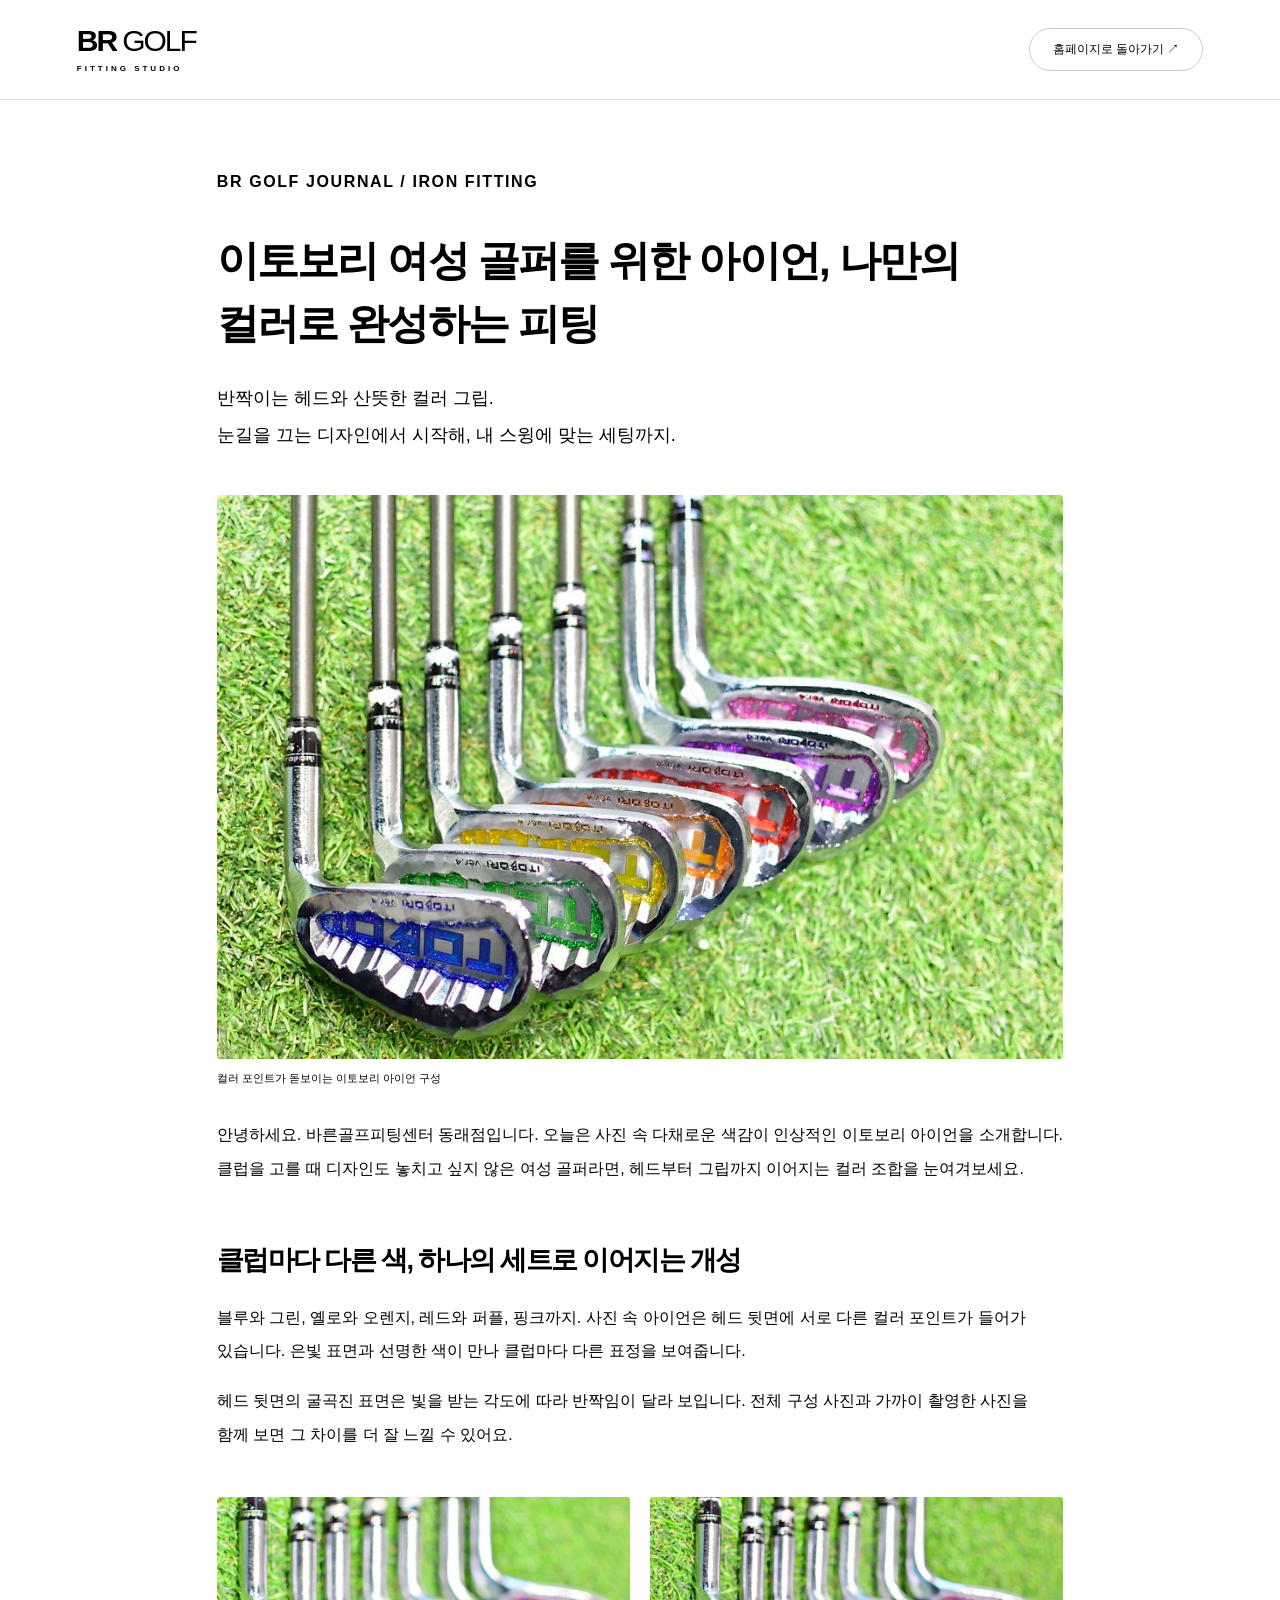
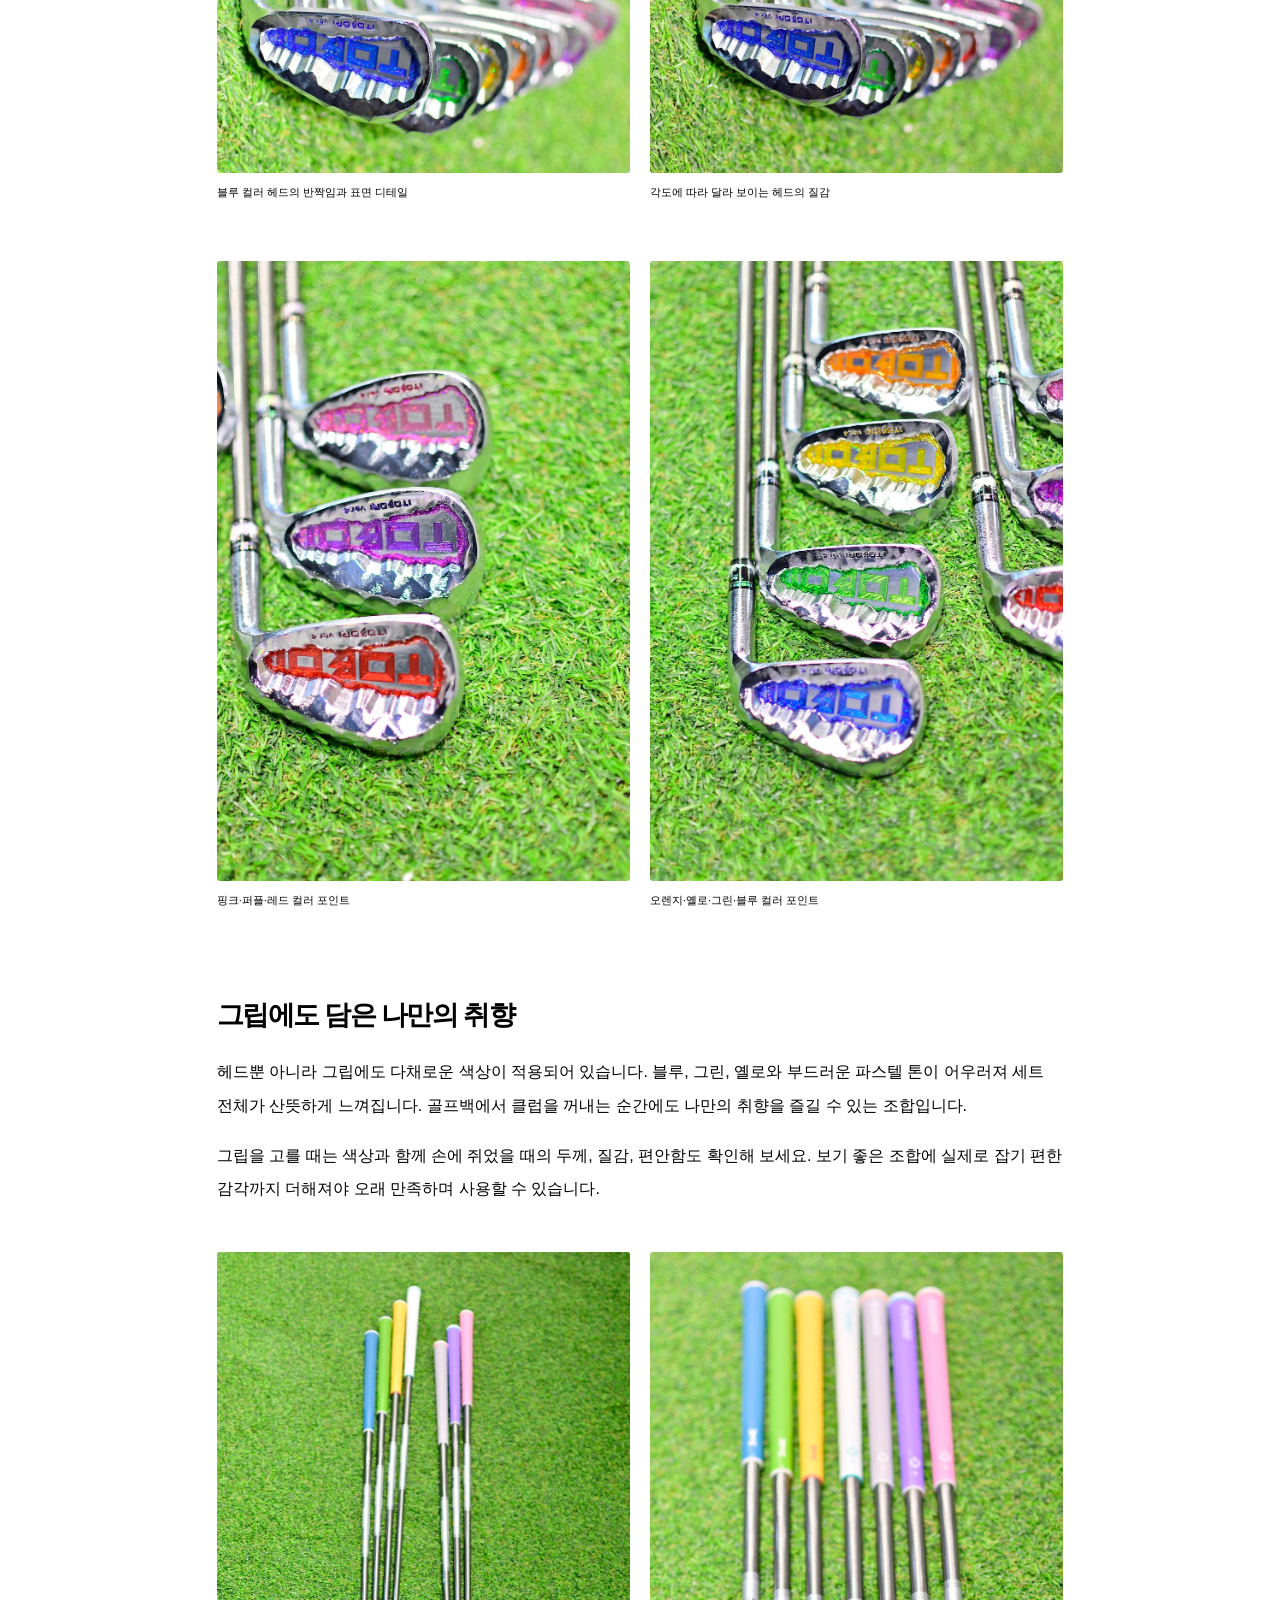
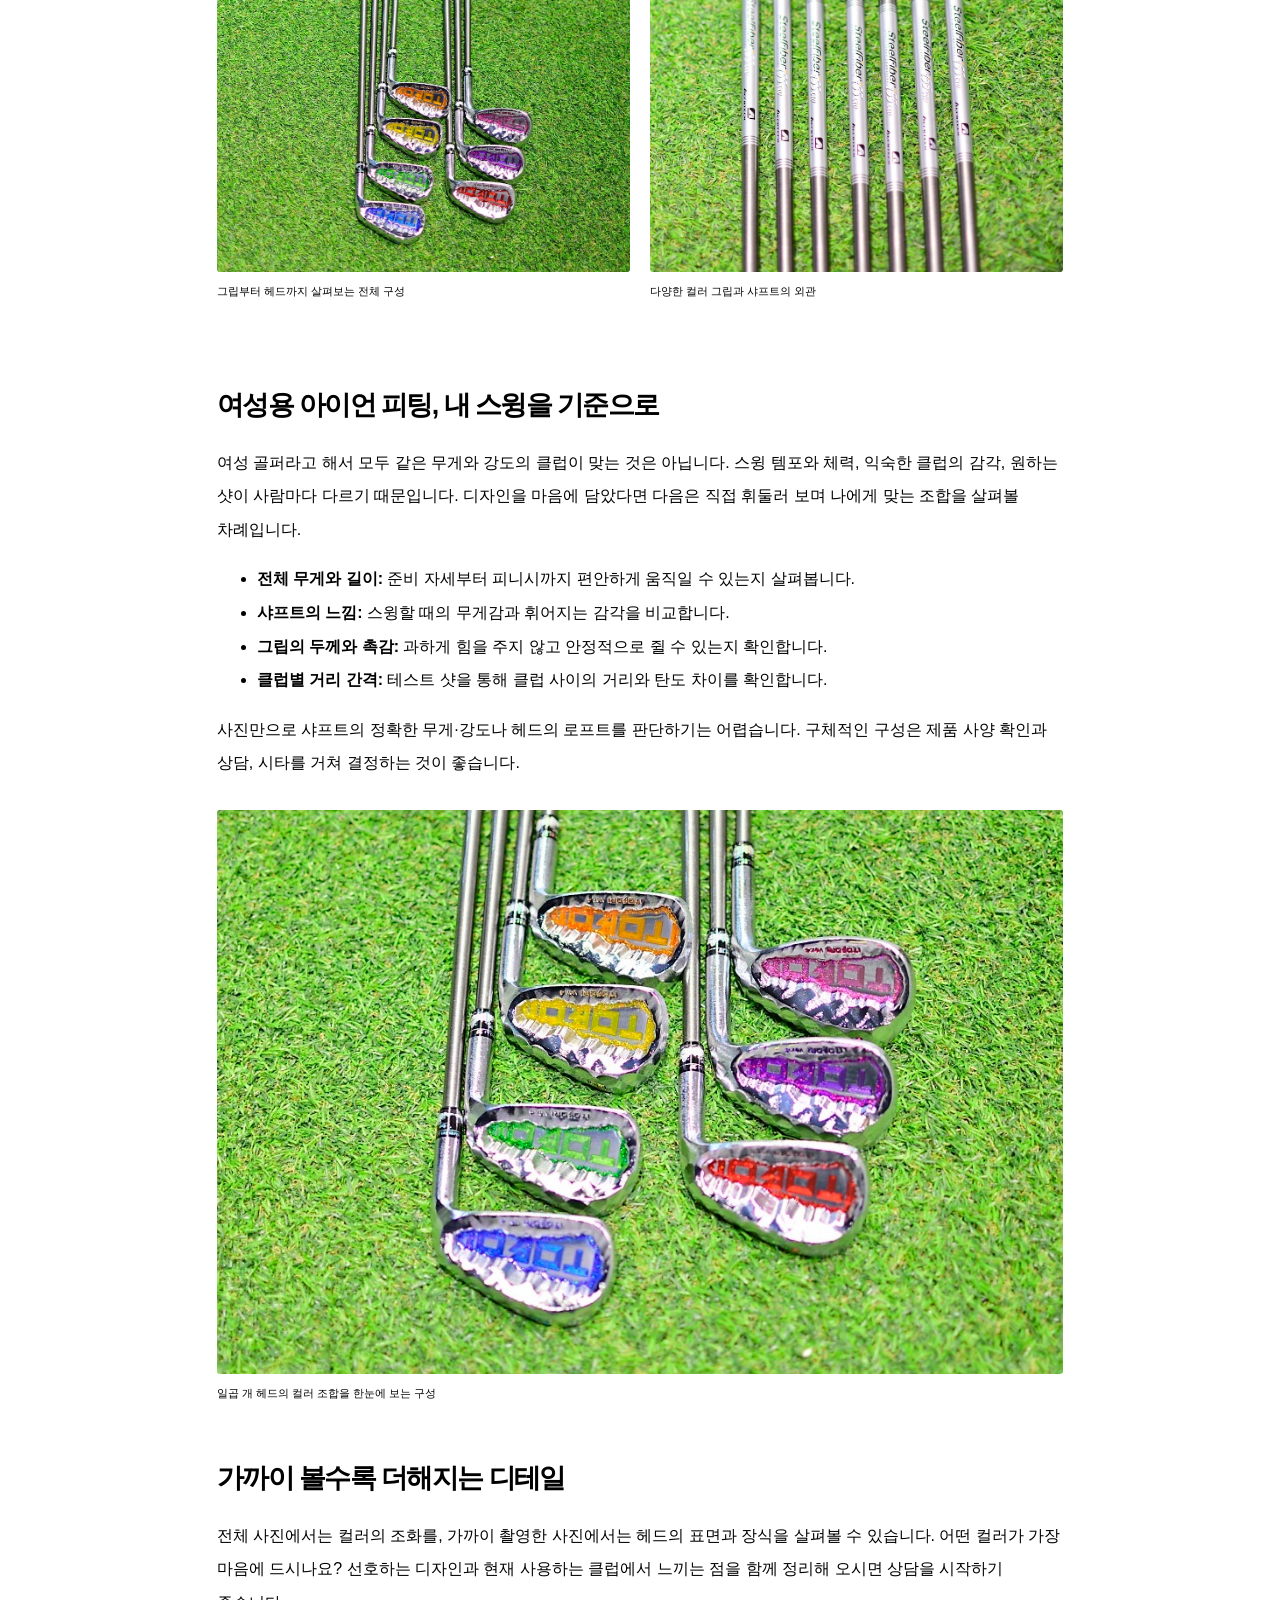
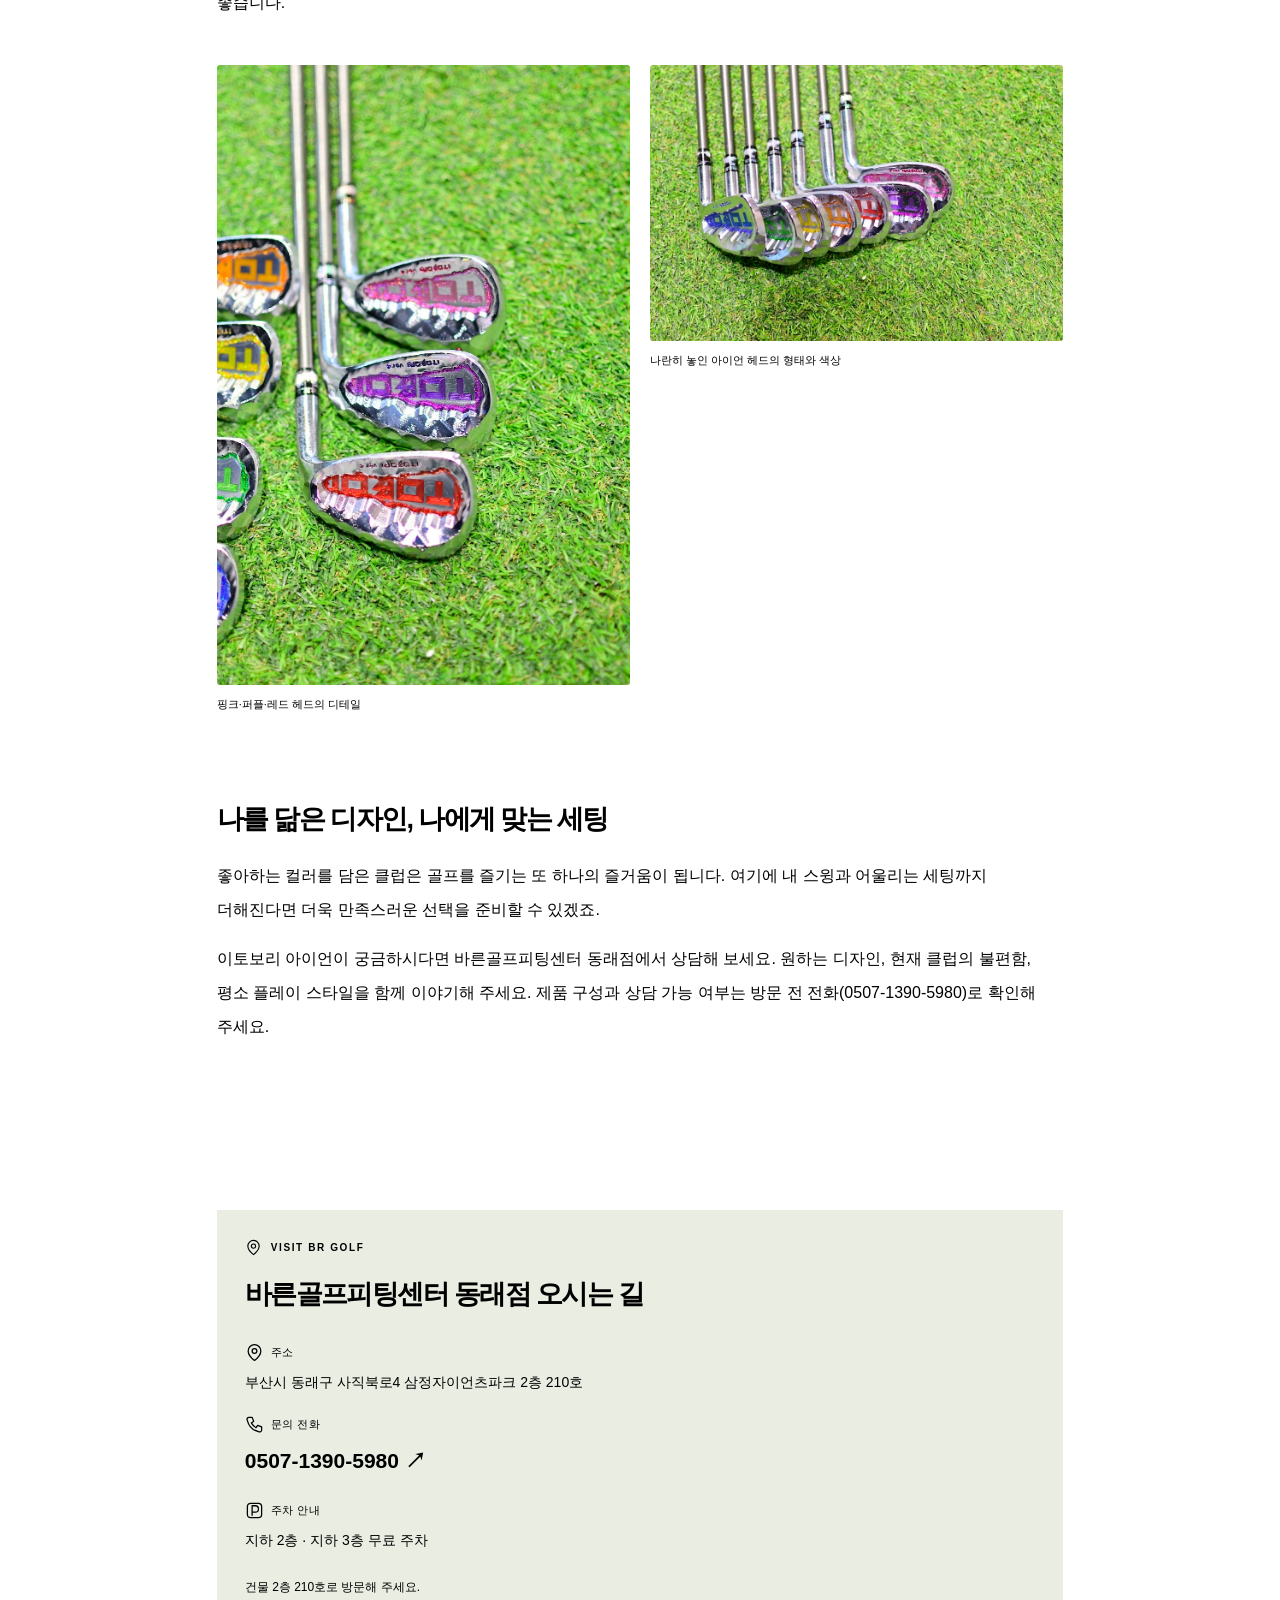
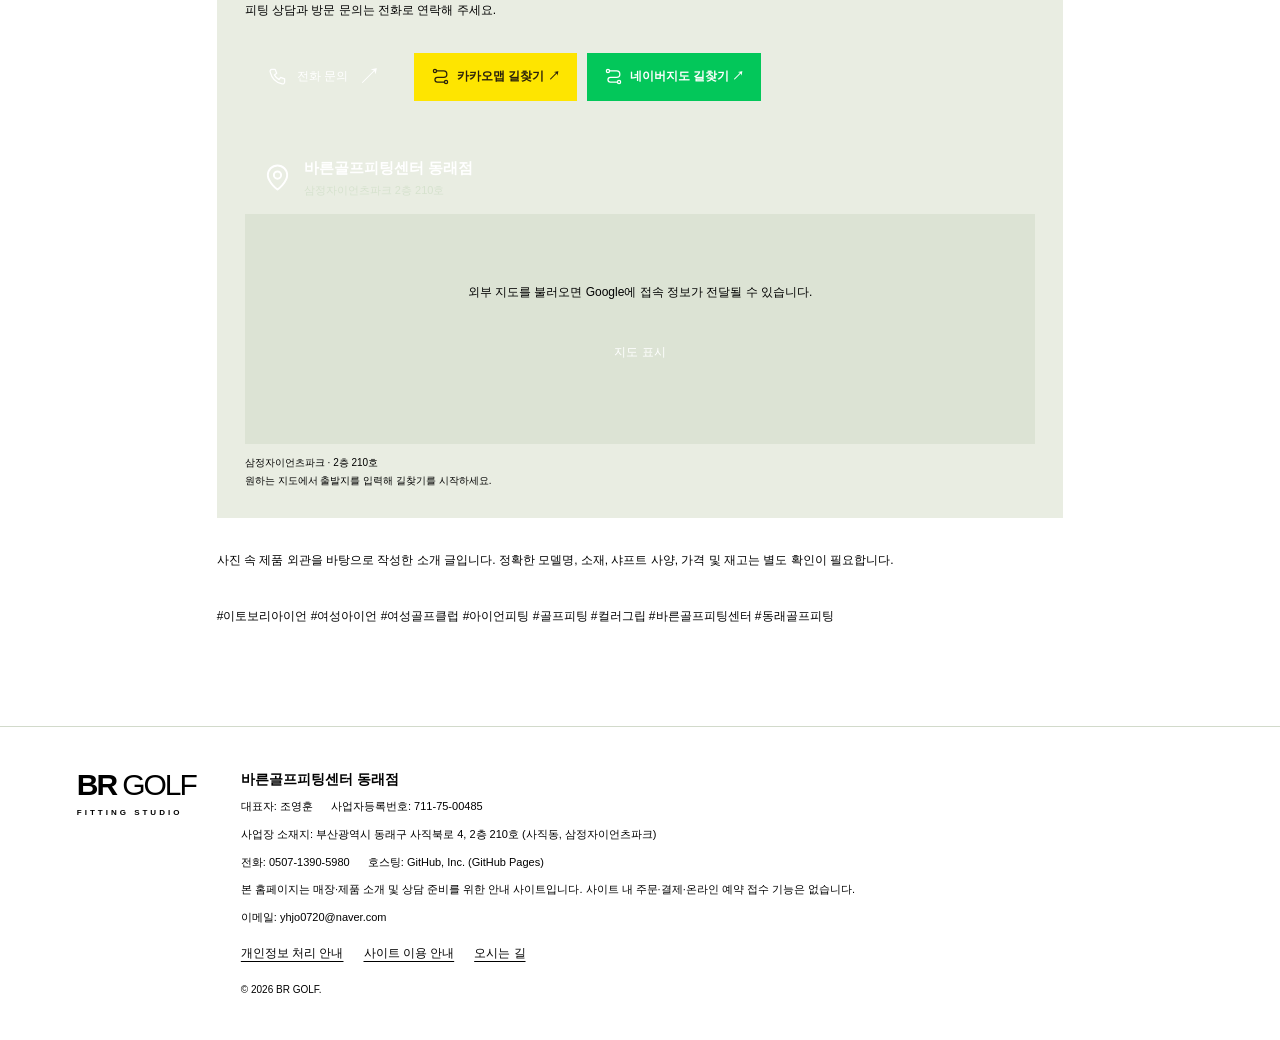
==== itobori-women-irons.html @ 66f0ebd3 "Add BR GOLF website with photos, blog, directions and business information" ====
<!doctype html><html lang="ko"><head><meta charset="utf-8"><meta name="viewport" content="width=device-width,initial-scale=1"><title>이토보리 여성 골퍼를 위한 아이언, 나만의 컬러로 완성하는 피팅 | BR GOLF</title><meta name="description" content="컬러 헤드와 그립이 돋보이는 이토보리 아이언 사진과 여성 골퍼를 위한 피팅 체크 포인트를 소개합니다."><link rel="stylesheet" href="style.css"><script src="maps.js" defer></script></head><body><header><a class="logo" href="index.html">BR<span>GOLF</span><small>FITTING STUDIO</small></a><a class="nav-button" href="index.html#journal">홈페이지로 돌아가기 ↗</a></header><main><article class="journal"><p class="eyebrow">BR GOLF JOURNAL / IRON FITTING</p><h1>이토보리 여성 골퍼를 위한 아이언, 나만의 컬러로 완성하는 피팅</h1><p class="intro">반짝이는 헤드와 산뜻한 컬러 그립.<br>눈길을 끄는 디자인에서 시작해, 내 스윙에 맞는 세팅까지.</p><figure><img src="assets/itobori-5.jpg" alt="컬러 포인트가 돋보이는 이토보리 아이언 구성" loading="lazy"><figcaption>컬러 포인트가 돋보이는 이토보리 아이언 구성</figcaption></figure><p>안녕하세요. 바른골프피팅센터 동래점입니다. 오늘은 사진 속 다채로운 색감이 인상적인 이토보리 아이언을 소개합니다. 클럽을 고를 때 디자인도 놓치고 싶지 않은 여성 골퍼라면, 헤드부터 그립까지 이어지는 컬러 조합을 눈여겨보세요.</p><h2>클럽마다 다른 색, 하나의 세트로 이어지는 개성</h2><p>블루와 그린, 옐로와 오렌지, 레드와 퍼플, 핑크까지. 사진 속 아이언은 헤드 뒷면에 서로 다른 컬러 포인트가 들어가 있습니다. 은빛 표면과 선명한 색이 만나 클럽마다 다른 표정을 보여줍니다.</p><p>헤드 뒷면의 굴곡진 표면은 빛을 받는 각도에 따라 반짝임이 달라 보입니다. 전체 구성 사진과 가까이 촬영한 사진을 함께 보면 그 차이를 더 잘 느낄 수 있어요.</p><div class="photo-pair"><figure><img src="assets/itobori-1.jpg" alt="블루 컬러 헤드의 반짝임과 표면 디테일" loading="lazy"><figcaption>블루 컬러 헤드의 반짝임과 표면 디테일</figcaption></figure><figure><img src="assets/itobori-7.jpg" alt="각도에 따라 달라 보이는 헤드의 질감" loading="lazy"><figcaption>각도에 따라 달라 보이는 헤드의 질감</figcaption></figure></div><div class="photo-pair"><figure><img src="assets/itobori-8.jpg" alt="핑크·퍼플·레드 컬러 포인트" loading="lazy"><figcaption>핑크·퍼플·레드 컬러 포인트</figcaption></figure><figure><img src="assets/itobori-9.jpg" alt="오렌지·옐로·그린·블루 컬러 포인트" loading="lazy"><figcaption>오렌지·옐로·그린·블루 컬러 포인트</figcaption></figure></div><h2>그립에도 담은 나만의 취향</h2><p>헤드뿐 아니라 그립에도 다채로운 색상이 적용되어 있습니다. 블루, 그린, 옐로와 부드러운 파스텔 톤이 어우러져 세트 전체가 산뜻하게 느껴집니다. 골프백에서 클럽을 꺼내는 순간에도 나만의 취향을 즐길 수 있는 조합입니다.</p><p>그립을 고를 때는 색상과 함께 손에 쥐었을 때의 두께, 질감, 편안함도 확인해 보세요. 보기 좋은 조합에 실제로 잡기 편한 감각까지 더해져야 오래 만족하며 사용할 수 있습니다.</p><div class="photo-pair portrait-pair"><figure><img src="assets/itobori-2.jpg" alt="그립부터 헤드까지 살펴보는 전체 구성" loading="lazy"><figcaption>그립부터 헤드까지 살펴보는 전체 구성</figcaption></figure><figure><img src="assets/itobori-4.jpg" alt="다양한 컬러 그립과 샤프트의 외관" loading="lazy"><figcaption>다양한 컬러 그립과 샤프트의 외관</figcaption></figure></div><h2>여성용 아이언 피팅, 내 스윙을 기준으로</h2><p>여성 골퍼라고 해서 모두 같은 무게와 강도의 클럽이 맞는 것은 아닙니다. 스윙 템포와 체력, 익숙한 클럽의 감각, 원하는 샷이 사람마다 다르기 때문입니다. 디자인을 마음에 담았다면 다음은 직접 휘둘러 보며 나에게 맞는 조합을 살펴볼 차례입니다.</p><ul><li><strong>전체 무게와 길이:</strong> 준비 자세부터 피니시까지 편안하게 움직일 수 있는지 살펴봅니다.</li><li><strong>샤프트의 느낌:</strong> 스윙할 때의 무게감과 휘어지는 감각을 비교합니다.</li><li><strong>그립의 두께와 촉감:</strong> 과하게 힘을 주지 않고 안정적으로 쥘 수 있는지 확인합니다.</li><li><strong>클럽별 거리 간격:</strong> 테스트 샷을 통해 클럽 사이의 거리와 탄도 차이를 확인합니다.</li></ul><p>사진만으로 샤프트의 정확한 무게·강도나 헤드의 로프트를 판단하기는 어렵습니다. 구체적인 구성은 제품 사양 확인과 상담, 시타를 거쳐 결정하는 것이 좋습니다.</p><figure><img src="assets/itobori-10.jpg" alt="일곱 개 헤드의 컬러 조합을 한눈에 보는 구성" loading="lazy"><figcaption>일곱 개 헤드의 컬러 조합을 한눈에 보는 구성</figcaption></figure><h2>가까이 볼수록 더해지는 디테일</h2><p>전체 사진에서는 컬러의 조화를, 가까이 촬영한 사진에서는 헤드의 표면과 장식을 살펴볼 수 있습니다. 어떤 컬러가 가장 마음에 드시나요? 선호하는 디자인과 현재 사용하는 클럽에서 느끼는 점을 함께 정리해 오시면 상담을 시작하기 좋습니다.</p><div class="photo-pair"><figure><img src="assets/itobori-3.jpg" alt="핑크·퍼플·레드 헤드의 디테일" loading="lazy"><figcaption>핑크·퍼플·레드 헤드의 디테일</figcaption></figure><figure><img src="assets/itobori-6.jpg" alt="나란히 놓인 아이언 헤드의 형태와 색상" loading="lazy"><figcaption>나란히 놓인 아이언 헤드의 형태와 색상</figcaption></figure></div><h2>나를 닮은 디자인, 나에게 맞는 세팅</h2><p>좋아하는 컬러를 담은 클럽은 골프를 즐기는 또 하나의 즐거움이 됩니다. 여기에 내 스윙과 어울리는 세팅까지 더해진다면 더욱 만족스러운 선택을 준비할 수 있겠죠.</p><p>이토보리 아이언이 궁금하시다면 바른골프피팅센터 동래점에서 상담해 보세요. 원하는 디자인, 현재 클럽의 불편함, 평소 플레이 스타일을 함께 이야기해 주세요. 제품 구성과 상담 가능 여부는 방문 전 전화(0507-1390-5980)로 확인해 주세요.</p><a class="button" href="index.html#contact">피팅 상담 내용 준비하기 <span>↗</span></a><section class="visit-info" aria-labelledby="visit-title"><p class="eyebrow"><svg class="ui-icon " viewBox="0 0 24 24" fill="none" stroke="currentColor" stroke-width="1.6" stroke-linecap="round" stroke-linejoin="round" aria-hidden="true" focusable="false"><path d="M20 10c0 6-8 12-8 12S4 16 4 10a8 8 0 1 1 16 0Z"/><circle cx="12" cy="10" r="3"/></svg>VISIT BR GOLF</p><h2 id="visit-title">바른골프피팅센터 동래점 오시는 길</h2><div class="visit-grid"><div class="visit-details"><dl><dt><svg class="ui-icon " viewBox="0 0 24 24" fill="none" stroke="currentColor" stroke-width="1.6" stroke-linecap="round" stroke-linejoin="round" aria-hidden="true" focusable="false"><path d="M20 10c0 6-8 12-8 12S4 16 4 10a8 8 0 1 1 16 0Z"/><circle cx="12" cy="10" r="3"/></svg>주소</dt><dd>부산시 동래구 사직북로4 삼정자이언츠파크 2층 210호</dd><dt><svg class="ui-icon " viewBox="0 0 24 24" fill="none" stroke="currentColor" stroke-width="1.6" stroke-linecap="round" stroke-linejoin="round" aria-hidden="true" focusable="false"><path d="M5 3h4l2 5-3 2a15 15 0 0 0 6 6l2-3 5 2v4c0 2-2 3-4 2C9 19 5 15 3 7c-1-2 0-4 2-4Z"/></svg>문의 전화</dt><dd><a class="visit-phone" href="tel:050713905980">0507-1390-5980 ↗</a></dd><dt><svg class="ui-icon " viewBox="0 0 24 24" fill="none" stroke="currentColor" stroke-width="1.6" stroke-linecap="round" stroke-linejoin="round" aria-hidden="true" focusable="false"><rect x="3" y="3" width="18" height="18" rx="4"/><path d="M9 18V6h4a4 4 0 0 1 0 8H9"/></svg>주차 안내</dt><dd>지하 2층 · 지하 3층 무료 주차</dd></dl><p>건물 2층 210호로 방문해 주세요.<br>피팅 상담과 방문 문의는 전화로 연락해 주세요.</p><div class="visit-actions"><a class="button" href="tel:050713905980"><svg class="ui-icon " viewBox="0 0 24 24" fill="none" stroke="currentColor" stroke-width="1.6" stroke-linecap="round" stroke-linejoin="round" aria-hidden="true" focusable="false"><path d="M5 3h4l2 5-3 2a15 15 0 0 0 6 6l2-3 5 2v4c0 2-2 3-4 2C9 19 5 15 3 7c-1-2 0-4 2-4Z"/></svg>전화 문의 <span>↗</span></a><a class="direction-button kakao-direction" href="https://map.kakao.com/link/to/%EB%B0%94%EB%A5%B8%EA%B3%A8%ED%94%84%ED%94%BC%ED%8C%85%EC%84%BC%ED%84%B0%20%EB%8F%99%EB%9E%98%EC%A0%90,35.1962645950225,129.06135929353" target="_blank" rel="noopener noreferrer"><svg class="ui-icon " viewBox="0 0 24 24" fill="none" stroke="currentColor" stroke-width="1.6" stroke-linecap="round" stroke-linejoin="round" aria-hidden="true" focusable="false"><circle cx="5" cy="5" r="2"/><circle cx="19" cy="19" r="2"/><path d="M7 5h9a4 4 0 0 1 0 8H8a3 3 0 0 0 0 6h9"/></svg>카카오맵 길찾기 ↗</a><a class="direction-button naver-direction" href="https://m.map.naver.com/route.nhn?menu=route&amp;ename=%EB%B0%94%EB%A5%B8%EA%B3%A8%ED%94%84%ED%94%BC%ED%8C%85%EC%84%BC%ED%84%B0%20%EB%8F%99%EB%9E%98%EC%A0%90&amp;ex=129.06135929353&amp;ey=35.1962645950225&amp;pathType=0" target="_blank" rel="noopener noreferrer"><svg class="ui-icon " viewBox="0 0 24 24" fill="none" stroke="currentColor" stroke-width="1.6" stroke-linecap="round" stroke-linejoin="round" aria-hidden="true" focusable="false"><circle cx="5" cy="5" r="2"/><circle cx="19" cy="19" r="2"/><path d="M7 5h9a4 4 0 0 1 0 8H8a3 3 0 0 0 0 6h9"/></svg>네이버지도 길찾기 ↗</a></div></div><div class="visit-map"><div class="map-store-label"><span class="map-pin"><svg class="ui-icon " viewBox="0 0 24 24" fill="none" stroke="currentColor" stroke-width="1.6" stroke-linecap="round" stroke-linejoin="round" aria-hidden="true" focusable="false"><path d="M20 10c0 6-8 12-8 12S4 16 4 10a8 8 0 1 1 16 0Z"/><circle cx="12" cy="10" r="3"/></svg></span><div><strong>바른골프피팅센터 동래점</strong><small>삼정자이언츠파크 2층 210호</small></div></div><div class="map-placeholder"><p>외부 지도를 불러오면 Google에 접속 정보가 전달될 수 있습니다.</p><button type="button" class="button load-map" data-map-src="https://maps.google.com/maps?q=%EB%B0%94%EB%A5%B8%EA%B3%A8%ED%94%84%ED%94%BC%ED%8C%85%EC%84%BC%ED%84%B0%20%EB%8F%99%EB%9E%98%EC%A0%90%20%EB%B6%80%EC%82%B0%20%EB%8F%99%EB%9E%98%EA%B5%AC%20%EC%82%AC%EC%A7%81%EB%B6%81%EB%A1%9C%204&amp;output=embed&amp;hl=ko&amp;z=17">지도 표시</button></div><p>삼정자이언츠파크 · 2층 210호<br>원하는 지도에서 출발지를 입력해 길찾기를 시작하세요.</p></div></div></section><p class="article-note">사진 속 제품 외관을 바탕으로 작성한 소개 글입니다. 정확한 모델명, 소재, 샤프트 사양, 가격 및 재고는 별도 확인이 필요합니다.</p><p class="hashtags">#이토보리아이언 #여성아이언 #여성골프클럽 #아이언피팅 #골프피팅 #컬러그립 #바른골프피팅센터 #동래골프피팅</p></article></main><footer class="business-footer"><a class="logo" href="index.html">BR<span>GOLF</span><small>FITTING STUDIO</small></a><div class="business-details"><strong>바른골프피팅센터 동래점</strong><p>대표자: 조영훈 <span>사업자등록번호: 711-75-00485</span></p><p>사업장 소재지: 부산광역시 동래구 사직북로 4, 2층 210호 (사직동, 삼정자이언츠파크)</p><p>전화: <a href="tel:050713905980">0507-1390-5980</a> <span>호스팅: GitHub, Inc. (GitHub Pages)</span></p><p>본 홈페이지는 매장·제품 소개 및 상담 준비를 위한 안내 사이트입니다. 사이트 내 주문·결제·온라인 예약 접수 기능은 없습니다.</p><p>이메일: <a href="mailto:yhjo0720@naver.com">yhjo0720@naver.com</a></p><div class="legal-links"><a href="privacy.html">개인정보 처리 안내</a><a href="site-guide.html">사이트 이용 안내</a><a href="index.html#visit">오시는 길</a></div><small>© 2026 BR GOLF.</small></div></footer></body></html>
---- style.css ----
500;600;700;900&display=swap');
:root{--ink:#1c3429;--green:#244c3b;--muted:#788071;--lime:#d6ed78;--paper:#f7f7f0}*{box-sizing:border-box}html{scroll-behavior:smooth;scroll-padding-top:30px}body{margin:0;background:var(--paper);color:var(--ink);font-family:'Noto Sans KR',Arial,sans-serif;word-break:keep-all}a{color:inherit;text-decoration:none}header{height:100px;padding:0 6%;display:flex;align-items:center;justify-content:space-between;border-bottom:1px solid #dce0d5;gap:25px}.logo{font-size:30px;letter-spacing:-2px;font-weight:900;line-height:1}.logo>span{font-weight:500;margin-left:6px}.logo small{display:block;font-size:8px;letter-spacing:3px;margin-top:9px}nav{display:flex;gap:35px;font-size:12px;font-weight:600}.nav-button{border:1px solid #c7cfbf;border-radius:30px;padding:12px 23px;font-size:12px}.hero{display:grid;grid-template-columns:1.1fr 1fr;min-height:640px}.hero-copy{padding:75px 9% 25px 11%;display:flex;flex-direction:column;align-items:flex-start}.eyebrow{font-size:10px;letter-spacing:1.6px;font-weight:600;margin:0 0 30px}h1{font-size:clamp(40px,4.6vw,74px);line-height:1.3;letter-spacing:-3.5px;margin:0 0 25px}em{font-style:normal;color:#708960}p{line-height:1.9}.lead{font-size:14px;color:var(--muted);margin:0 0 35px}.button{display:flex;justify-content:space-between;align-items:center;gap:36px;background:var(--green);color:white;padding:18px 23px;font:inherit;font-size:12px;border:0;cursor:pointer}.button:hover{background:#3b6248}.button span{font-size:23px}.hero-bottom{display:flex;justify-content:space-between;width:100%;gap:12px;margin-top:auto;padding-top:55px;font-size:8px;letter-spacing:.8px;color:var(--muted)}.visual{position:relative;overflow:hidden;min-height:590px;background:radial-gradient(ellipse at 70% 20%,#71886e,#345641 55%,#173c2c)}.visual:before{content:'';position:absolute;inset:0;background-image:linear-gradient(#ffffff08 1px,transparent 1px),linear-gradient(90deg,#ffffff08 1px,transparent 1px);background-size:65px 65px}.visual-label{position:absolute;top:32px;left:35px;color:#e6ecdc;font-size:10px;letter-spacing:2px;line-height:1.7}.ring{position:absolute;border:1px solid #cfe0c433;border-radius:50%;width:430px;height:430px;left:5%;top:130px}.second{width:560px;height:560px;left:-7%;top:65px}.shaft{position:absolute;width:16px;height:550px;top:-170px;left:65%;transform:rotate(29deg);background:linear-gradient(90deg,#273a2e,#d3dbca 45%,#889880 65%,#24352b);box-shadow:10px 10px 15px #14291d55}.club{position:absolute;width:255px;height:180px;top:315px;left:24%;border-radius:30% 45% 40% 32%;transform:rotate(-25deg);background:repeating-linear-gradient(0deg,transparent 0 9px,#26352c55 10px 11px),linear-gradient(125deg,#d4d9ce,#7b8a74 35%,#b6c0b1 56%,#e4e7dc 65%,#64715f);border:2px solid #a9b6a0;box-shadow:15px 26px 25px #0e231d66,inset 4px 7px 8px #eff4e1aa}.club b{position:absolute;right:30px;top:35px;font-size:46px;letter-spacing:-4px}.club small{position:absolute;bottom:27px;left:28px;font-size:9px;letter-spacing:2px}.ball{position:absolute;right:50px;bottom:68px;width:80px;height:80px;border-radius:50%;background:radial-gradient(circle at 30% 25%,#ffffef,#c2cabb 70%,#71816a);box-shadow:10px 16px 20px #0d2b20}.ball:after{content:'';position:absolute;inset:5px;border-radius:50%;background:radial-gradient(#51664c66 1px,transparent 2px);background-size:7px 7px}.visual-footer{position:absolute;bottom:25px;left:35px;right:35px;display:flex;justify-content:space-between;font-size:8px;letter-spacing:1.5px;color:#d2dec9}.ticker{display:flex;justify-content:space-between;align-items:center;gap:25px;white-space:nowrap;overflow:hidden;background:var(--lime);padding:18px 6%;font-size:12px;letter-spacing:1.2px}.ticker b{font-size:24px;font-weight:400}.section{padding:95px 7%}.about{display:grid;grid-template-columns:1fr 2fr;border-bottom:1px solid #d9dfd1}.about>.eyebrow{padding-top:15px}h2{font-size:35px;font-weight:600;line-height:1.5;letter-spacing:-1.6px;margin:0 0 25px}h2 span{color:#84907d}.about p:not(.eyebrow),.process p,.section-top>p{font-size:13px;color:var(--muted)}.principles{display:flex;gap:30px;margin-top:35px;font-size:11px}.section-top{display:flex;justify-content:space-between;align-items:flex-end;margin-bottom:33px}.section-top h2{margin:0}.section-top .eyebrow{margin-bottom:18px}.cards{display:grid;grid-template-columns:repeat(3,1fr);gap:20px}.card{padding:25px 27px 30px;background:#ecefe5;transition:transform .2s,background .2s}.card:hover{transform:translateY(-5px);background:#e2e9d6}.card-top{font-size:8px;letter-spacing:.6px;display:flex;justify-content:space-between;align-items:center}.card-top span{font-size:23px}.mini{height:190px;position:relative;overflow:hidden}.mini:before{content:'';position:absolute;width:7px;height:170px;left:56%;top:-4px;transform:rotate(28deg);background:linear-gradient(90deg,#52604e,#ccd2c4,#687763)}.mini i{position:absolute;width:107px;height:74px;left:30%;top:96px;border-radius:45% 30% 40% 30%;transform:rotate(-24deg);background:linear-gradient(130deg,#203e31,#72907a 50%,#1b352b);box-shadow:7px 13px 14px #344b3320}.iron i{width:95px;height:65px;border-radius:15px;background:repeating-linear-gradient(0deg,transparent 0 7px,#697866 8px 9px),linear-gradient(135deg,#d1d5c9,#889784,#e3e7da)}.full i{width:75px;height:110px;top:65px;border-radius:15px 15px 25px 25px;transform:rotate(-15deg)}h3{font-size:22px;letter-spacing:-.7px;margin:5px 0 13px}.card p{font-size:12px;color:var(--muted);margin-bottom:26px}.tag{font-size:10px;padding:6px 11px;border:1px solid #bdc8b4;border-radius:20px}.process{background:#e9ede2;display:grid;grid-template-columns:1fr 1fr;gap:65px}ol{padding:0;margin:0;list-style:none}.process li{display:flex;gap:27px;border-bottom:1px solid #cbd3c2;padding:22px 0}.process li:first-child{padding-top:0}.process li>span{font-size:12px;color:#6f8366;padding-top:6px}.process h3{font-size:18px;margin:0 0 7px}.process li p{font-size:12px;margin:0}.contact{display:grid;grid-template-columns:1fr 1fr;gap:70px;background:var(--green);color:var(--paper)}.contact h2{font-size:42px}.contact p{font-size:13px;color:#c0d1bd}.contact .note{font-size:11px;margin-top:30px;color:#afc3aa}form{display:flex;flex-direction:column;gap:9px}label{font-size:12px;margin-top:10px}input,select,textarea{font:inherit;font-size:13px;width:100%;border:0;border-bottom:1px solid #698470;background:transparent;color:white;padding:11px 0;border-radius:0}input::placeholder,textarea::placeholder{color:#afc3aa}select option{background:var(--green)}textarea{resize:vertical}form .button{margin-top:17px;background:var(--lime);color:var(--ink)}form .button:hover{background:#e7f5b1}#status{margin:0;min-height:24px}footer{display:flex;align-items:center;justify-content:space-between;gap:20px;padding:43px 6%}footer p{font-size:11px;color:var(--muted)}footer>span,footer>a:last-child{font-size:9px;letter-spacing:.7px}:focus-visible{outline:3px solid #9cb44e;outline-offset:5px}@media(min-width:1600px){body{max-width:1800px;margin:auto}}@media(max-width:950px){nav{gap:16px;font-size:11px}.hero-copy{padding:55px 8% 25px}.hero-bottom{flex-direction:column}.visual{min-height:550px}.club{left:10%;width:220px}.section{padding:70px 6%}.about{grid-template-columns:1fr}.principles{gap:20px}.card{padding:20px 17px}.section-top>p{font-size:11px}h2{font-size:30px}.process,.contact{gap:35px}.mini i{left:20%}.contact h2{font-size:35px}}@media(max-width:620px){header{height:80px}.logo{font-size:25px}.logo small{font-size:6px}nav{display:none}.nav-button{padding:10px 15px;font-size:11px}.hero{grid-template-columns:1fr}.hero-copy{padding:45px 7% 25px}h1{font-size:47px;letter-spacing:-2px}.eyebrow{font-size:9px}.lead{font-size:13px}.hero-bottom{flex-direction:row;padding-top:35px;font-size:7px}.visual{min-height:390px}.club{top:150px;left:25%;width:210px;height:150px}.shaft{height:400px;top:-180px;left:65%}.ball{width:65px;height:65px;bottom:50px}.ring{top:15px;width:350px;height:350px;left:10%}.second{width:450px;height:450px;top:-35px;left:-2%}.visual-label{font-size:8px}.ticker{justify-content:flex-start;font-size:9px;gap:22px;padding:14px 6%}.ticker b{font-size:18px}.section{padding:55px 7%}h2{font-size:28px;letter-spacing:-1.2px}.principles{flex-direction:column;gap:13px}.section-top{align-items:flex-start;flex-direction:column;gap:10px}.cards{grid-template-columns:1fr;gap:15px}.card{padding:22px 26px}.mini{height:150px}.mini:before{left:58%;height:125px;top:-10px}.mini i{left:39%;top:63px}.full i{top:28px}.process,.contact{grid-template-columns:1fr;gap:30px}.contact h2{font-size:34px}footer{flex-wrap:wrap;padding:30px 7%}footer p{width:55%;font-size:10px}}@media(prefers-reduced-motion:reduce){html{scroll-behavior:auto}.card{transition:none}}
/* Storefront miniature hero — preserve the complete storefront at every width. */
.hero{grid-template-columns:1fr 1.2fr;min-height:600px}
.visual-store{display:flex;align-items:center;justify-content:center;background:#263c30;padding:30px 0 50px;min-height:600px}
.visual-store:before{display:none}
.store-image{display:block;width:100%;height:auto;object-fit:contain;position:relative}
.store-caption{position:absolute;left:25px;right:25px;bottom:20px;display:flex;justify-content:space-between;color:#dfe5d4;font-size:8px;letter-spacing:1.4px;gap:15px}
@media(max-width:950px){.hero{grid-template-columns:1fr 1.1fr}.visual-store{min-height:530px}}
@media(max-width:620px){.hero{grid-template-columns:1fr}.visual-store{min-height:0;padding:20px 0 48px}.store-caption{font-size:7px;left:20px;right:20px}}

/* Real studio photo gallery */
.studio{background:#f1f2e9}.studio-grid{display:grid;grid-template-columns:1fr 1fr;gap:38px 25px}.studio-item{margin:0;min-width:0}.studio-photo{position:relative;display:block;padding:0;border:0;width:100%;background:#d8dfd0;cursor:zoom-in;overflow:hidden}.studio-photo img{display:block;width:100%;height:auto;aspect-ratio:4/3;object-fit:cover;transition:transform .35s}.studio-photo:hover img{transform:scale(1.025)}.photo-expand{position:absolute;right:16px;bottom:16px;background:var(--paper);width:37px;height:37px;border-radius:50%;display:grid;place-items:center;font-size:20px;color:var(--ink)}.studio-item figcaption{padding-top:17px}.studio-item figcaption>span{font-size:9px;letter-spacing:1.5px;color:var(--muted)}.studio-item h3{font-size:18px;margin:8px 0 0;font-weight:500}.photo-dialog{border:0;padding:55px 18px 15px;background:#17291f;color:white;max-width:95vw;max-height:94vh;width:1100px;overflow:auto}.photo-dialog::backdrop{background:#07130ee8}.photo-dialog img{display:block;max-width:100%;max-height:75vh;width:auto;height:auto;margin:auto;object-fit:contain}.photo-close{position:absolute;right:18px;top:13px;border:1px solid #7e9282;background:transparent;color:white;padding:7px 14px;cursor:pointer;font:inherit;font-size:12px}.photo-dialog p{text-align:center;font-size:12px;margin:13px 0 0}body.photo-open{overflow:hidden}@media(max-width:620px){.studio-grid{grid-template-columns:1fr;gap:28px}.studio-item h3{font-size:17px}.studio .section-top>p{font-size:12px}.photo-dialog{padding:55px 10px 15px;max-width:96vw}}@media(prefers-reduced-motion:reduce){.studio-photo img{transition:none}}

.journal{max-width:1000px;margin:0 auto;padding:65px 6% 85px}.journal h1{font-size:42px;letter-spacing:-1.8px;line-height:1.5;max-width:830px}.journal .intro{font-size:18px;color:var(--muted);margin-bottom:40px}.journal>p,.journal li{font-size:16px;line-height:2.1}.journal h2{font-size:27px;margin:55px 0 20px}.journal figure{margin:30px 0}.journal figure img{display:block;width:100%;height:auto;border-radius:3px}.journal figcaption{font-size:11px;color:var(--muted);margin-top:10px;line-height:1.7}.photo-pair{display:grid;grid-template-columns:1fr 1fr;gap:20px;align-items:start}.journal .article-note,.journal .hashtags{font-size:12px;color:var(--muted);margin-top:30px}.journal .button{margin-top:35px;max-width:340px}.journal-card{display:grid;grid-template-columns:1fr 1fr;gap:45px;align-items:center}.journal-card img{width:100%;height:auto;display:block}.journal-card h3{font-size:29px;line-height:1.6}.journal-card p{font-size:14px;color:var(--muted)}.journal-card .button{display:inline-flex;margin-top:15px}@media(max-width:620px){.journal{padding:40px 7% 55px}.journal h1{font-size:30px;letter-spacing:-1px}.journal .intro{font-size:15px}.journal>p,.journal li{font-size:14px}.journal h2{font-size:23px;margin-top:40px}.photo-pair{gap:12px}.journal-card{grid-template-columns:1fr;gap:20px}.journal-card h3{font-size:24px}}

/* Store address, contact and location map */
.visit-info{margin-top:65px;padding:35px;background:#e9ede2;color:var(--ink)}.visit-info .eyebrow{margin-bottom:17px}.visit-info h2{margin:0 0 28px;font-size:27px;line-height:1.5}.visit-grid{display:grid;grid-template-columns:1fr 1.15fr;gap:30px;align-items:start}.visit-details dl{margin:0}.visit-details dt{font-size:11px;letter-spacing:.5px;color:var(--muted);margin:20px 0 7px}.visit-details dt:first-child{margin-top:0}.visit-details dd{margin:0;font-size:14px;line-height:1.9}.visit-phone{font-size:21px;font-weight:600}.visit-details p{font-size:12px;color:var(--muted);margin:22px 0}.visit-actions{display:flex;flex-wrap:wrap;gap:17px;align-items:center}.visit-actions .button{margin:0;font-size:12px;gap:25px}.map-link{font-size:12px;text-decoration:underline;text-underline-offset:4px}.visit-map iframe{display:block;width:100%;height:330px;border:0;background:#d9dfd1}.visit-map>p{font-size:10px;line-height:1.8;color:var(--muted);margin:10px 0 0}.visit-map>p a{display:block;text-decoration:underline}.store-location .visit-info{margin-top:0}.store-location{padding-top:25px}.journal .visit-info{padding:28px}.journal .visit-grid{grid-template-columns:1fr}.journal .visit-map iframe{height:350px}.journal .visit-actions .button{margin:0}@media(max-width:620px){.visit-info,.journal .visit-info{padding:24px 18px}.visit-grid{grid-template-columns:1fr;gap:25px}.visit-info h2{font-size:23px}.visit-phone{font-size:20px}.visit-map iframe,.journal .visit-map iframe{height:300px}.store-location{padding-top:0}}

.map-store-label{display:flex;gap:12px;align-items:center;background:var(--green);color:white;padding:16px 18px;border-bottom:3px solid var(--lime)}.map-store-label>span{font-size:24px}.map-store-label strong{display:block;font-size:15px;line-height:1.6}.map-store-label small{display:block;font-size:11px;color:#d6e2ce;margin-top:3px}@media(max-width:620px){.map-store-label{padding:13px 12px;gap:9px}.map-store-label strong{font-size:13px}}

.direction-button{display:inline-flex;align-items:center;justify-content:center;padding:14px 17px;font-size:12px;font-weight:600;line-height:1.6;min-height:46px}.kakao-direction{background:#fee500;color:#29200a}.naver-direction{background:#03c75a;color:#fff}.direction-button:hover{filter:brightness(.94)}.visit-actions{gap:10px}

/* Shared lightweight SVG icon system */
.ui-icon{width:19px;height:19px;display:inline-block;flex:0 0 auto;vertical-align:middle}.eyebrow{display:flex;align-items:center;gap:9px}.eyebrow .ui-icon{width:17px;height:17px}nav a,.nav-button,.direction-button,label,.visit-details dt{display:inline-flex;align-items:center;gap:7px}nav{gap:23px}nav .ui-icon{width:15px;height:15px}.icon-heading{display:flex;align-items:center;gap:11px}.heading-icon{width:29px;height:29px;color:#64815b}.card .heading-icon{width:34px;height:34px;padding:6px;box-sizing:content-box;background:#dce4d2;border-radius:50%}.process .heading-icon{width:22px;height:22px}.button .button-label{display:inline-flex;align-items:center;gap:9px;font-size:12px}.button-label .ui-icon{width:18px;height:18px}.visit-actions .button{gap:10px}.map-pin .ui-icon{width:29px;height:29px;color:var(--lime)}label .ui-icon{width:15px;height:15px;color:#d6e3c8}.photo-expand .ui-icon{width:18px;height:18px}@media(max-width:950px){nav{gap:12px}nav .ui-icon{width:13px;height:13px}}@media(max-width:620px){nav{display:none}.heading-icon{width:25px;height:25px}.direction-button .ui-icon{width:17px;height:17px}}

body{font-family:"Noto Sans KR","Malgun Gothic",Arial,sans-serif}.business-footer{align-items:flex-start;justify-content:flex-start;gap:45px;border-top:1px solid #d2dacb}.business-details{max-width:900px}.business-details strong{font-size:14px}.business-details p{margin:7px 0;font-size:11px;line-height:1.9}.business-details p span{display:inline-block;margin-left:15px}.business-details small{font-size:10px;color:var(--muted)}.legal-links{display:flex;flex-wrap:wrap;gap:20px;font-size:12px;margin:17px 0}.legal-links a{text-decoration:underline;text-underline-offset:4px}.legal-page h1{font-size:36px}.legal-page h2{font-size:23px}.map-placeholder{min-height:230px;display:flex;flex-direction:column;justify-content:center;align-items:center;padding:25px;background:#dce3d4;text-align:center}.map-placeholder p{font-size:12px;line-height:1.8}.map-placeholder .button{margin:10px 0}@media(max-width:620px){.business-footer{gap:25px}.business-details p span{display:block;margin-left:0}.legal-page h1{font-size:28px}}
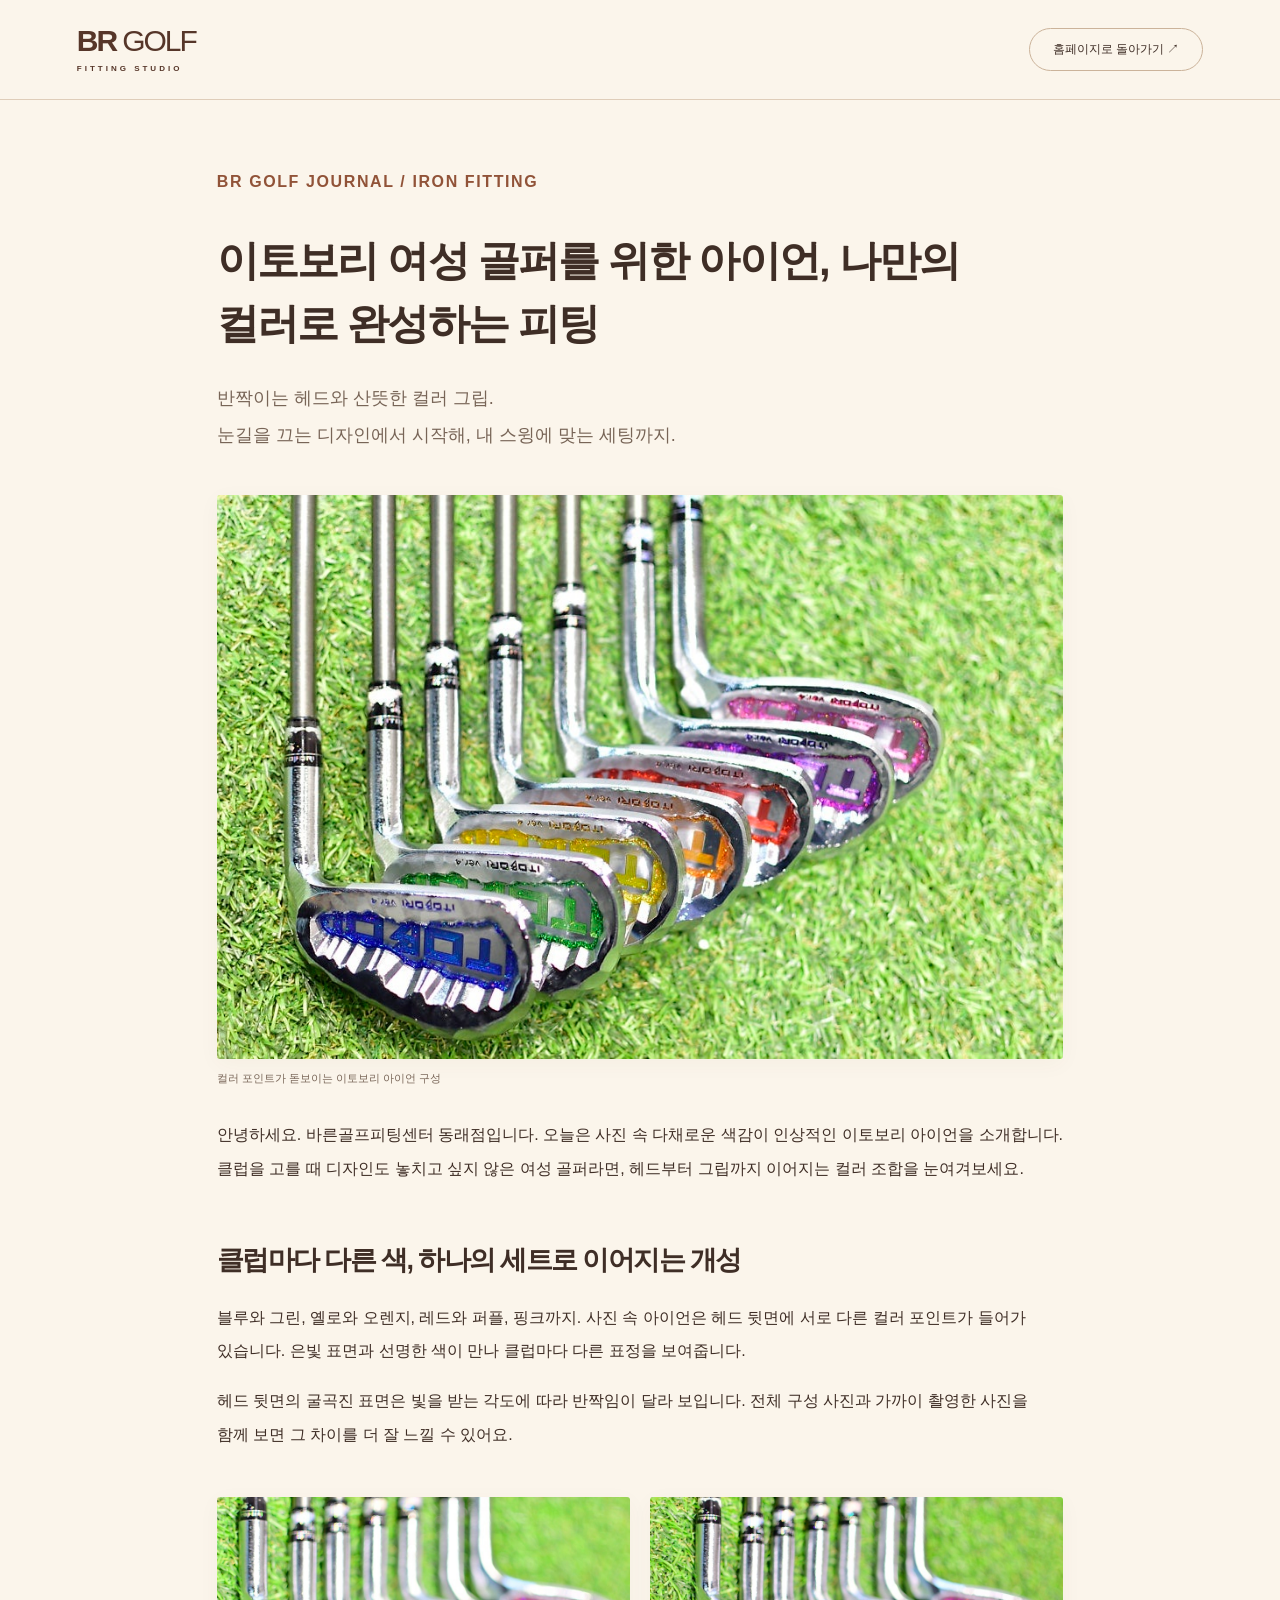
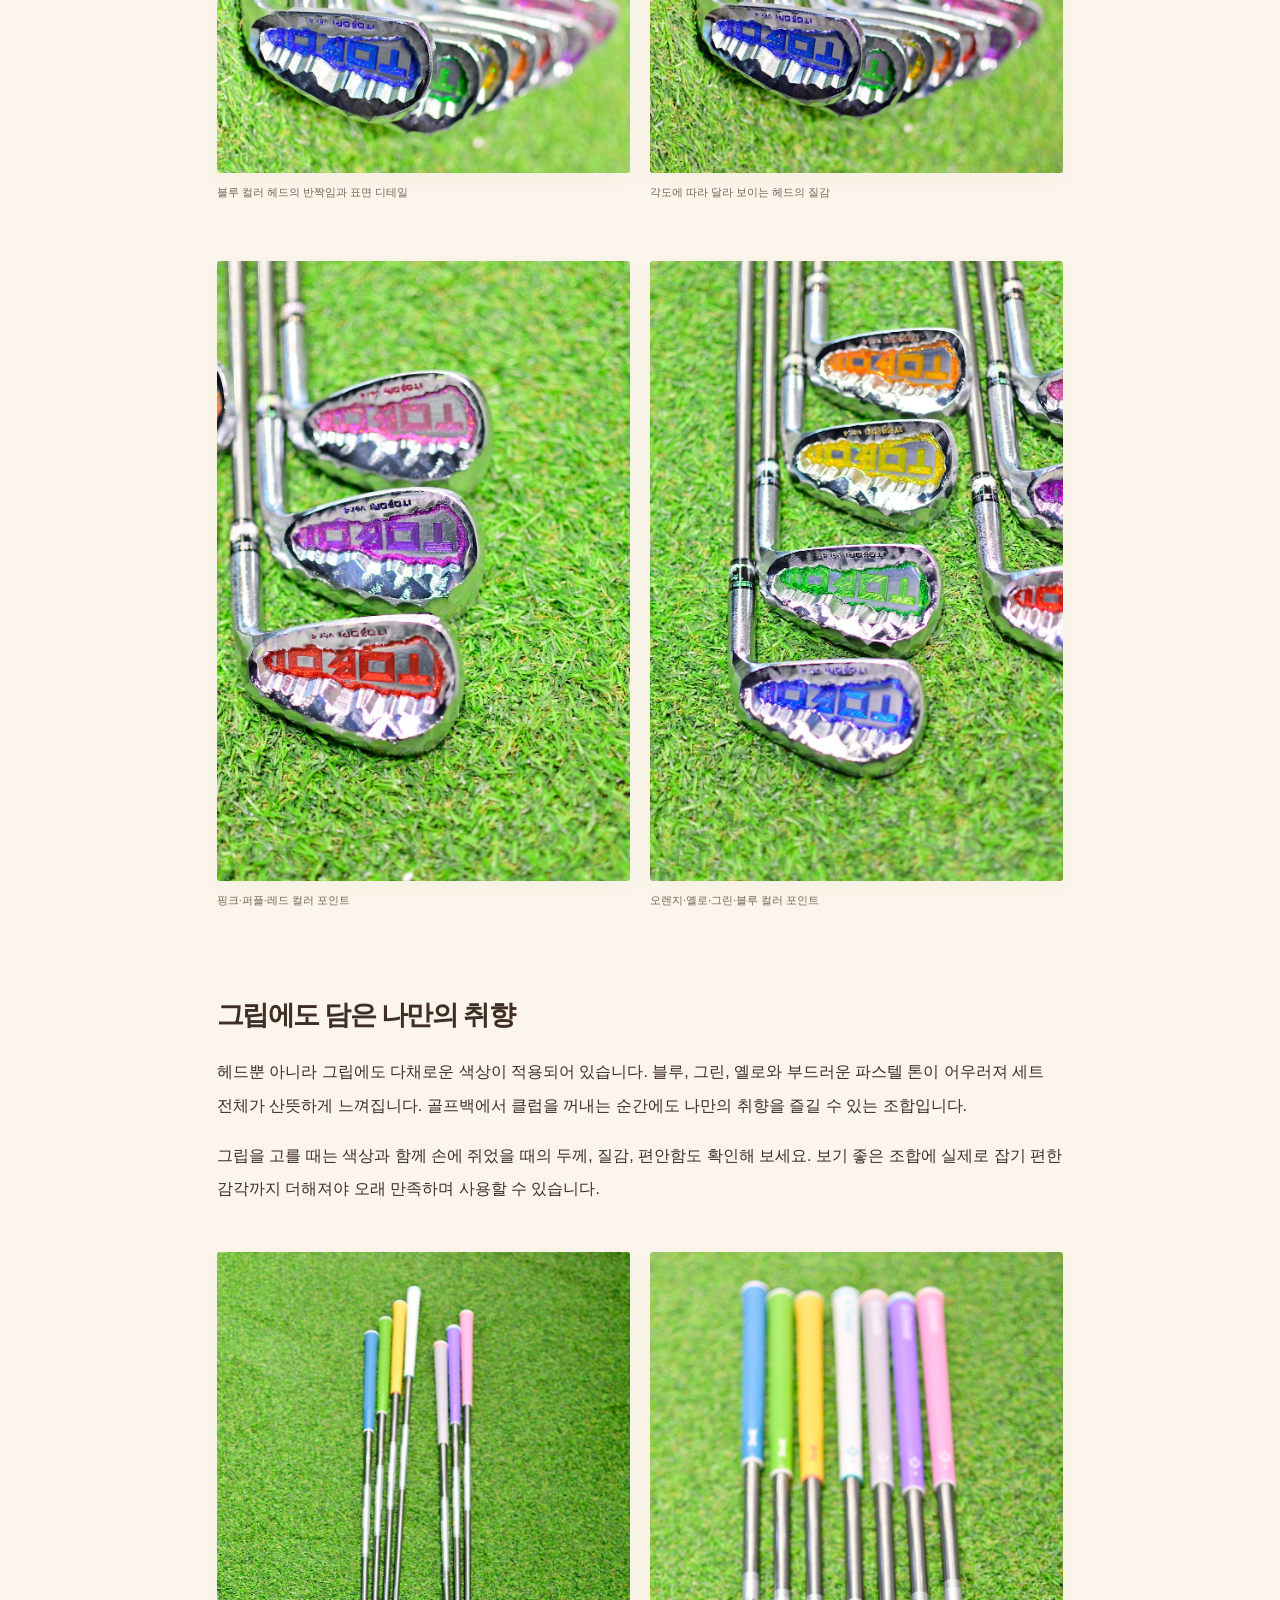
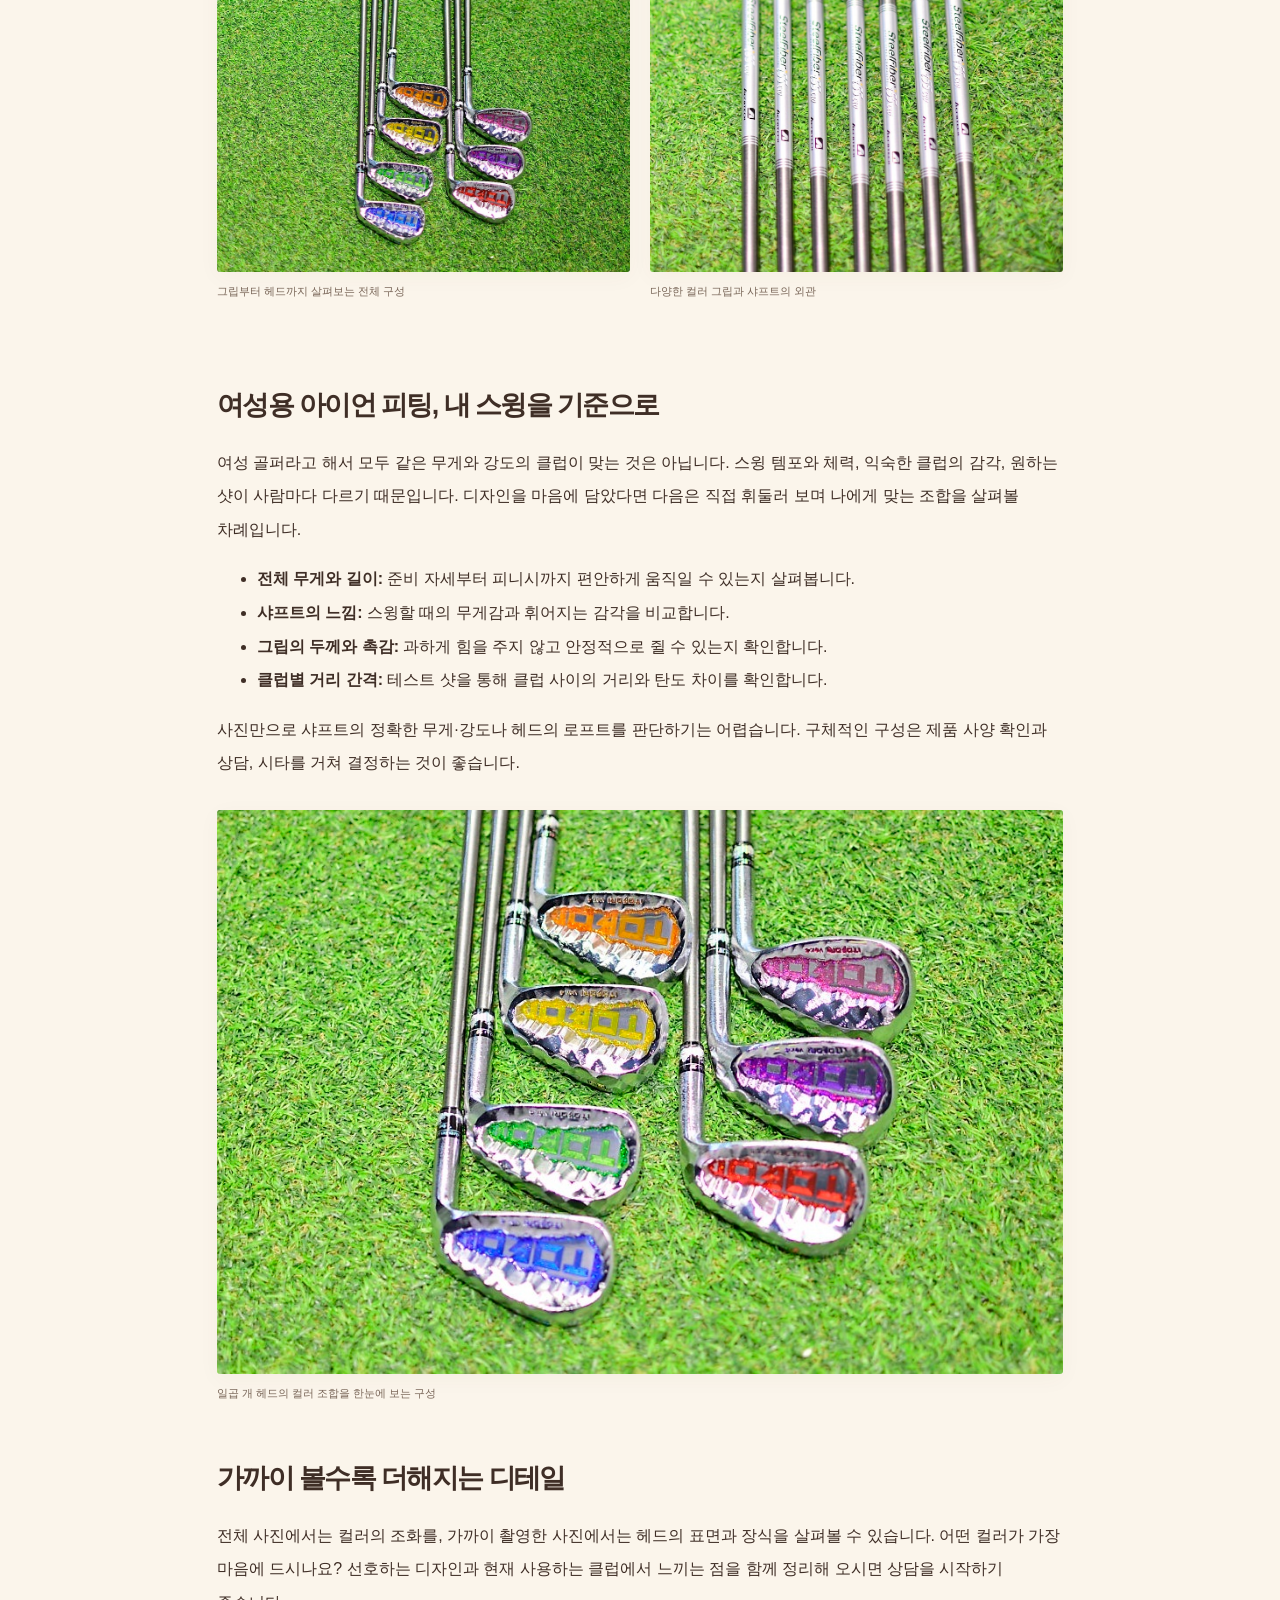
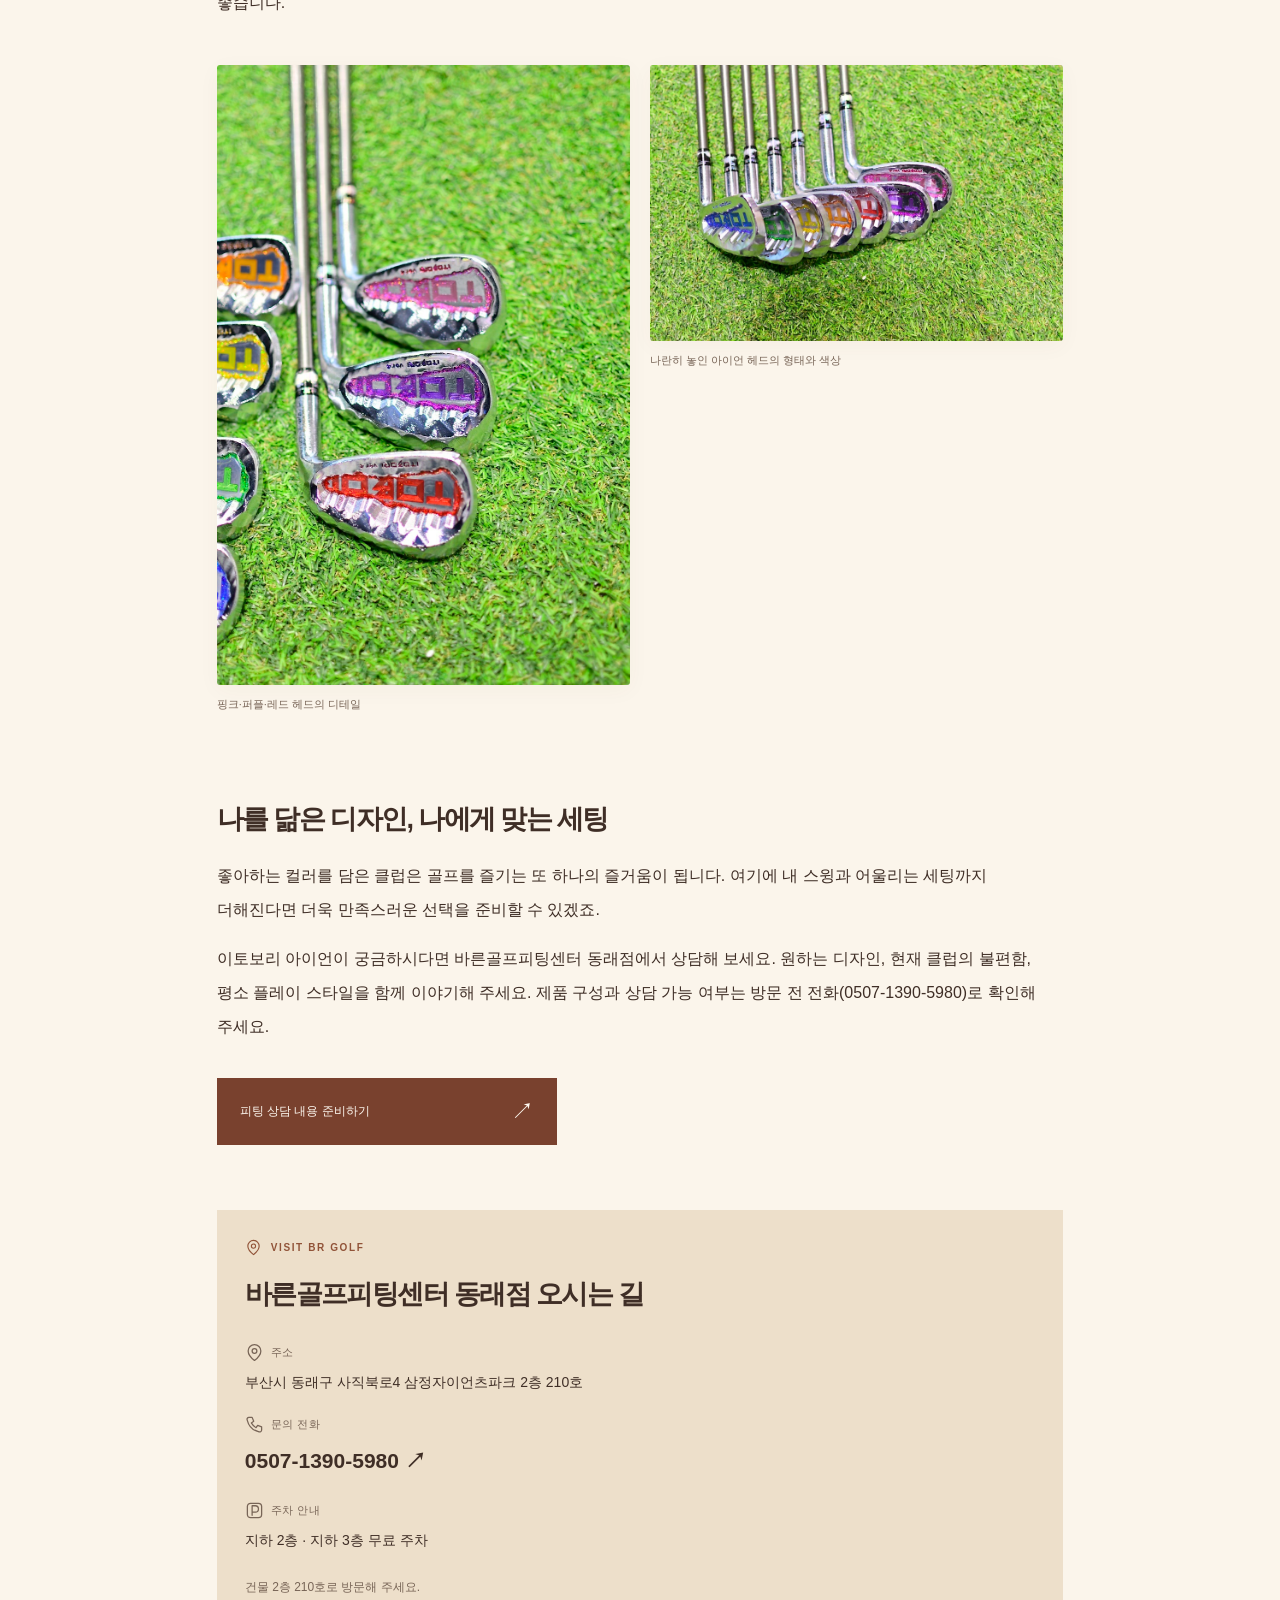
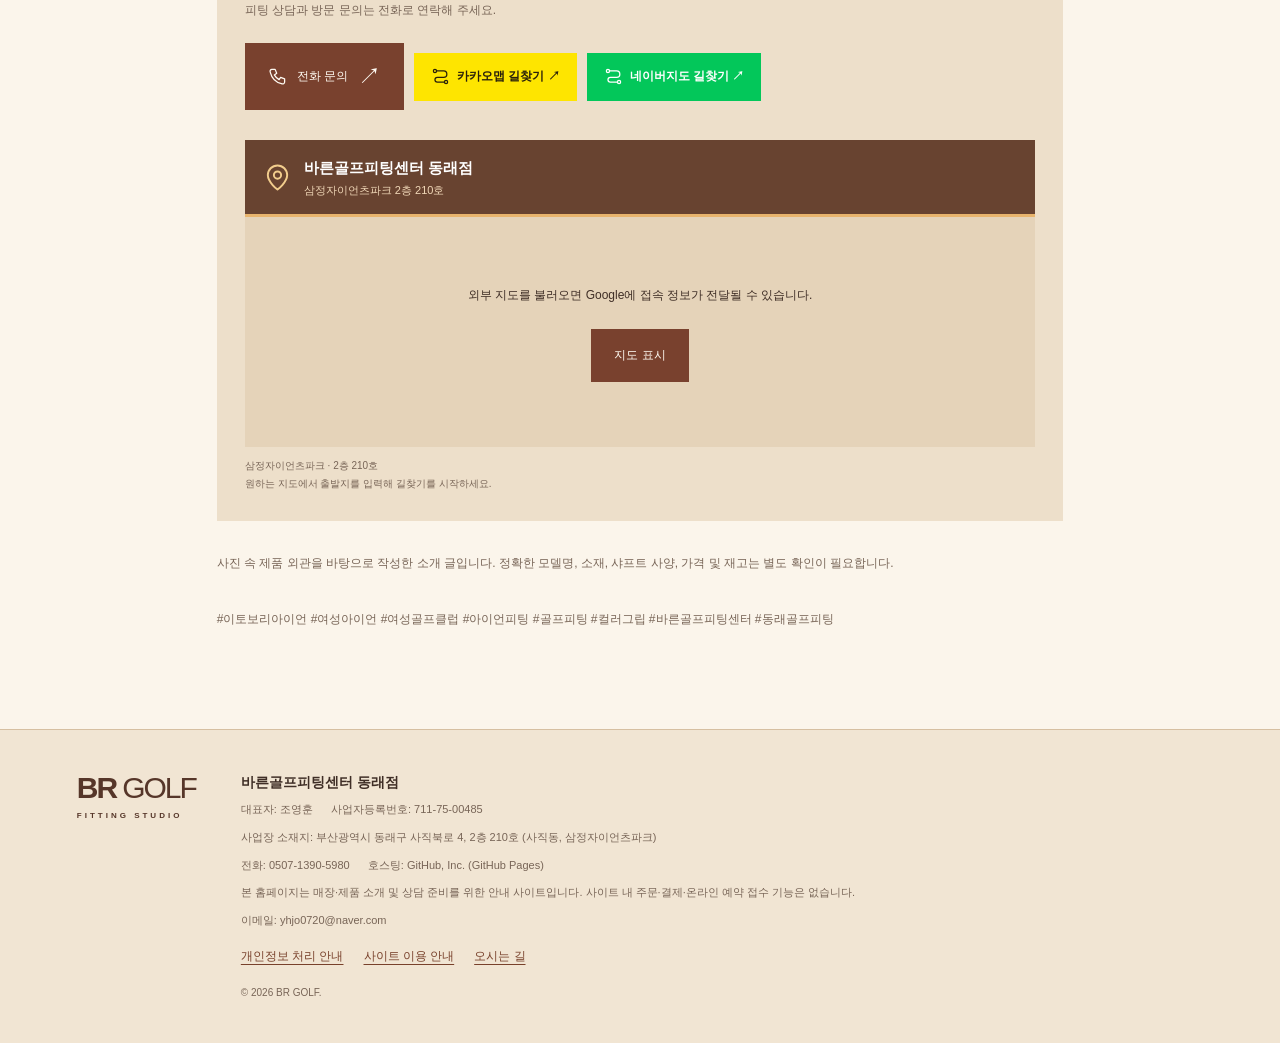
==== commit b16eae97: "Apply autumn colors, leaf accents and seasonal fitting copy" ====
--- a/itobori-women-irons.html
+++ b/itobori-women-irons.html
@@ -1 +1 @@
-<!doctype html><html lang="ko"><head><meta charset="utf-8"><meta name="viewport" content="width=device-width,initial-scale=1"><title>이토보리 여성 골퍼를 위한 아이언, 나만의 컬러로 완성하는 피팅 | BR GOLF</title><meta name="description" content="컬러 헤드와 그립이 돋보이는 이토보리 아이언 사진과 여성 골퍼를 위한 피팅 체크 포인트를 소개합니다."><link rel="stylesheet" href="style.css"><script src="maps.js" defer></script></head><body><header><a class="logo" href="index.html">BR<span>GOLF</span><small>FITTING STUDIO</small></a><a class="nav-button" href="index.html#journal">홈페이지로 돌아가기 ↗</a></header><main><article class="journal"><p class="eyebrow">BR GOLF JOURNAL / IRON FITTING</p><h1>이토보리 여성 골퍼를 위한 아이언, 나만의 컬러로 완성하는 피팅</h1><p class="intro">반짝이는 헤드와 산뜻한 컬러 그립.<br>눈길을 끄는 디자인에서 시작해, 내 스윙에 맞는 세팅까지.</p><figure><img src="assets/itobori-5.jpg" alt="컬러 포인트가 돋보이는 이토보리 아이언 구성" loading="lazy"><figcaption>컬러 포인트가 돋보이는 이토보리 아이언 구성</figcaption></figure><p>안녕하세요. 바른골프피팅센터 동래점입니다. 오늘은 사진 속 다채로운 색감이 인상적인 이토보리 아이언을 소개합니다. 클럽을 고를 때 디자인도 놓치고 싶지 않은 여성 골퍼라면, 헤드부터 그립까지 이어지는 컬러 조합을 눈여겨보세요.</p><h2>클럽마다 다른 색, 하나의 세트로 이어지는 개성</h2><p>블루와 그린, 옐로와 오렌지, 레드와 퍼플, 핑크까지. 사진 속 아이언은 헤드 뒷면에 서로 다른 컬러 포인트가 들어가 있습니다. 은빛 표면과 선명한 색이 만나 클럽마다 다른 표정을 보여줍니다.</p><p>헤드 뒷면의 굴곡진 표면은 빛을 받는 각도에 따라 반짝임이 달라 보입니다. 전체 구성 사진과 가까이 촬영한 사진을 함께 보면 그 차이를 더 잘 느낄 수 있어요.</p><div class="photo-pair"><figure><img src="assets/itobori-1.jpg" alt="블루 컬러 헤드의 반짝임과 표면 디테일" loading="lazy"><figcaption>블루 컬러 헤드의 반짝임과 표면 디테일</figcaption></figure><figure><img src="assets/itobori-7.jpg" alt="각도에 따라 달라 보이는 헤드의 질감" loading="lazy"><figcaption>각도에 따라 달라 보이는 헤드의 질감</figcaption></figure></div><div class="photo-pair"><figure><img src="assets/itobori-8.jpg" alt="핑크·퍼플·레드 컬러 포인트" loading="lazy"><figcaption>핑크·퍼플·레드 컬러 포인트</figcaption></figure><figure><img src="assets/itobori-9.jpg" alt="오렌지·옐로·그린·블루 컬러 포인트" loading="lazy"><figcaption>오렌지·옐로·그린·블루 컬러 포인트</figcaption></figure></div><h2>그립에도 담은 나만의 취향</h2><p>헤드뿐 아니라 그립에도 다채로운 색상이 적용되어 있습니다. 블루, 그린, 옐로와 부드러운 파스텔 톤이 어우러져 세트 전체가 산뜻하게 느껴집니다. 골프백에서 클럽을 꺼내는 순간에도 나만의 취향을 즐길 수 있는 조합입니다.</p><p>그립을 고를 때는 색상과 함께 손에 쥐었을 때의 두께, 질감, 편안함도 확인해 보세요. 보기 좋은 조합에 실제로 잡기 편한 감각까지 더해져야 오래 만족하며 사용할 수 있습니다.</p><div class="photo-pair portrait-pair"><figure><img src="assets/itobori-2.jpg" alt="그립부터 헤드까지 살펴보는 전체 구성" loading="lazy"><figcaption>그립부터 헤드까지 살펴보는 전체 구성</figcaption></figure><figure><img src="assets/itobori-4.jpg" alt="다양한 컬러 그립과 샤프트의 외관" loading="lazy"><figcaption>다양한 컬러 그립과 샤프트의 외관</figcaption></figure></div><h2>여성용 아이언 피팅, 내 스윙을 기준으로</h2><p>여성 골퍼라고 해서 모두 같은 무게와 강도의 클럽이 맞는 것은 아닙니다. 스윙 템포와 체력, 익숙한 클럽의 감각, 원하는 샷이 사람마다 다르기 때문입니다. 디자인을 마음에 담았다면 다음은 직접 휘둘러 보며 나에게 맞는 조합을 살펴볼 차례입니다.</p><ul><li><strong>전체 무게와 길이:</strong> 준비 자세부터 피니시까지 편안하게 움직일 수 있는지 살펴봅니다.</li><li><strong>샤프트의 느낌:</strong> 스윙할 때의 무게감과 휘어지는 감각을 비교합니다.</li><li><strong>그립의 두께와 촉감:</strong> 과하게 힘을 주지 않고 안정적으로 쥘 수 있는지 확인합니다.</li><li><strong>클럽별 거리 간격:</strong> 테스트 샷을 통해 클럽 사이의 거리와 탄도 차이를 확인합니다.</li></ul><p>사진만으로 샤프트의 정확한 무게·강도나 헤드의 로프트를 판단하기는 어렵습니다. 구체적인 구성은 제품 사양 확인과 상담, 시타를 거쳐 결정하는 것이 좋습니다.</p><figure><img src="assets/itobori-10.jpg" alt="일곱 개 헤드의 컬러 조합을 한눈에 보는 구성" loading="lazy"><figcaption>일곱 개 헤드의 컬러 조합을 한눈에 보는 구성</figcaption></figure><h2>가까이 볼수록 더해지는 디테일</h2><p>전체 사진에서는 컬러의 조화를, 가까이 촬영한 사진에서는 헤드의 표면과 장식을 살펴볼 수 있습니다. 어떤 컬러가 가장 마음에 드시나요? 선호하는 디자인과 현재 사용하는 클럽에서 느끼는 점을 함께 정리해 오시면 상담을 시작하기 좋습니다.</p><div class="photo-pair"><figure><img src="assets/itobori-3.jpg" alt="핑크·퍼플·레드 헤드의 디테일" loading="lazy"><figcaption>핑크·퍼플·레드 헤드의 디테일</figcaption></figure><figure><img src="assets/itobori-6.jpg" alt="나란히 놓인 아이언 헤드의 형태와 색상" loading="lazy"><figcaption>나란히 놓인 아이언 헤드의 형태와 색상</figcaption></figure></div><h2>나를 닮은 디자인, 나에게 맞는 세팅</h2><p>좋아하는 컬러를 담은 클럽은 골프를 즐기는 또 하나의 즐거움이 됩니다. 여기에 내 스윙과 어울리는 세팅까지 더해진다면 더욱 만족스러운 선택을 준비할 수 있겠죠.</p><p>이토보리 아이언이 궁금하시다면 바른골프피팅센터 동래점에서 상담해 보세요. 원하는 디자인, 현재 클럽의 불편함, 평소 플레이 스타일을 함께 이야기해 주세요. 제품 구성과 상담 가능 여부는 방문 전 전화(0507-1390-5980)로 확인해 주세요.</p><a class="button" href="index.html#contact">피팅 상담 내용 준비하기 <span>↗</span></a><section class="visit-info" aria-labelledby="visit-title"><p class="eyebrow"><svg class="ui-icon " viewBox="0 0 24 24" fill="none" stroke="currentColor" stroke-width="1.6" stroke-linecap="round" stroke-linejoin="round" aria-hidden="true" focusable="false"><path d="M20 10c0 6-8 12-8 12S4 16 4 10a8 8 0 1 1 16 0Z"/><circle cx="12" cy="10" r="3"/></svg>VISIT BR GOLF</p><h2 id="visit-title">바른골프피팅센터 동래점 오시는 길</h2><div class="visit-grid"><div class="visit-details"><dl><dt><svg class="ui-icon " viewBox="0 0 24 24" fill="none" stroke="currentColor" stroke-width="1.6" stroke-linecap="round" stroke-linejoin="round" aria-hidden="true" focusable="false"><path d="M20 10c0 6-8 12-8 12S4 16 4 10a8 8 0 1 1 16 0Z"/><circle cx="12" cy="10" r="3"/></svg>주소</dt><dd>부산시 동래구 사직북로4 삼정자이언츠파크 2층 210호</dd><dt><svg class="ui-icon " viewBox="0 0 24 24" fill="none" stroke="currentColor" stroke-width="1.6" stroke-linecap="round" stroke-linejoin="round" aria-hidden="true" focusable="false"><path d="M5 3h4l2 5-3 2a15 15 0 0 0 6 6l2-3 5 2v4c0 2-2 3-4 2C9 19 5 15 3 7c-1-2 0-4 2-4Z"/></svg>문의 전화</dt><dd><a class="visit-phone" href="tel:050713905980">0507-1390-5980 ↗</a></dd><dt><svg class="ui-icon " viewBox="0 0 24 24" fill="none" stroke="currentColor" stroke-width="1.6" stroke-linecap="round" stroke-linejoin="round" aria-hidden="true" focusable="false"><rect x="3" y="3" width="18" height="18" rx="4"/><path d="M9 18V6h4a4 4 0 0 1 0 8H9"/></svg>주차 안내</dt><dd>지하 2층 · 지하 3층 무료 주차</dd></dl><p>건물 2층 210호로 방문해 주세요.<br>피팅 상담과 방문 문의는 전화로 연락해 주세요.</p><div class="visit-actions"><a class="button" href="tel:050713905980"><svg class="ui-icon " viewBox="0 0 24 24" fill="none" stroke="currentColor" stroke-width="1.6" stroke-linecap="round" stroke-linejoin="round" aria-hidden="true" focusable="false"><path d="M5 3h4l2 5-3 2a15 15 0 0 0 6 6l2-3 5 2v4c0 2-2 3-4 2C9 19 5 15 3 7c-1-2 0-4 2-4Z"/></svg>전화 문의 <span>↗</span></a><a class="direction-button kakao-direction" href="https://map.kakao.com/link/to/%EB%B0%94%EB%A5%B8%EA%B3%A8%ED%94%84%ED%94%BC%ED%8C%85%EC%84%BC%ED%84%B0%20%EB%8F%99%EB%9E%98%EC%A0%90,35.1962645950225,129.06135929353" target="_blank" rel="noopener noreferrer"><svg class="ui-icon " viewBox="0 0 24 24" fill="none" stroke="currentColor" stroke-width="1.6" stroke-linecap="round" stroke-linejoin="round" aria-hidden="true" focusable="false"><circle cx="5" cy="5" r="2"/><circle cx="19" cy="19" r="2"/><path d="M7 5h9a4 4 0 0 1 0 8H8a3 3 0 0 0 0 6h9"/></svg>카카오맵 길찾기 ↗</a><a class="direction-button naver-direction" href="https://m.map.naver.com/route.nhn?menu=route&amp;ename=%EB%B0%94%EB%A5%B8%EA%B3%A8%ED%94%84%ED%94%BC%ED%8C%85%EC%84%BC%ED%84%B0%20%EB%8F%99%EB%9E%98%EC%A0%90&amp;ex=129.06135929353&amp;ey=35.1962645950225&amp;pathType=0" target="_blank" rel="noopener noreferrer"><svg class="ui-icon " viewBox="0 0 24 24" fill="none" stroke="currentColor" stroke-width="1.6" stroke-linecap="round" stroke-linejoin="round" aria-hidden="true" focusable="false"><circle cx="5" cy="5" r="2"/><circle cx="19" cy="19" r="2"/><path d="M7 5h9a4 4 0 0 1 0 8H8a3 3 0 0 0 0 6h9"/></svg>네이버지도 길찾기 ↗</a></div></div><div class="visit-map"><div class="map-store-label"><span class="map-pin"><svg class="ui-icon " viewBox="0 0 24 24" fill="none" stroke="currentColor" stroke-width="1.6" stroke-linecap="round" stroke-linejoin="round" aria-hidden="true" focusable="false"><path d="M20 10c0 6-8 12-8 12S4 16 4 10a8 8 0 1 1 16 0Z"/><circle cx="12" cy="10" r="3"/></svg></span><div><strong>바른골프피팅센터 동래점</strong><small>삼정자이언츠파크 2층 210호</small></div></div><div class="map-placeholder"><p>외부 지도를 불러오면 Google에 접속 정보가 전달될 수 있습니다.</p><button type="button" class="button load-map" data-map-src="https://maps.google.com/maps?q=%EB%B0%94%EB%A5%B8%EA%B3%A8%ED%94%84%ED%94%BC%ED%8C%85%EC%84%BC%ED%84%B0%20%EB%8F%99%EB%9E%98%EC%A0%90%20%EB%B6%80%EC%82%B0%20%EB%8F%99%EB%9E%98%EA%B5%AC%20%EC%82%AC%EC%A7%81%EB%B6%81%EB%A1%9C%204&amp;output=embed&amp;hl=ko&amp;z=17">지도 표시</button></div><p>삼정자이언츠파크 · 2층 210호<br>원하는 지도에서 출발지를 입력해 길찾기를 시작하세요.</p></div></div></section><p class="article-note">사진 속 제품 외관을 바탕으로 작성한 소개 글입니다. 정확한 모델명, 소재, 샤프트 사양, 가격 및 재고는 별도 확인이 필요합니다.</p><p class="hashtags">#이토보리아이언 #여성아이언 #여성골프클럽 #아이언피팅 #골프피팅 #컬러그립 #바른골프피팅센터 #동래골프피팅</p></article></main><footer class="business-footer"><a class="logo" href="index.html">BR<span>GOLF</span><small>FITTING STUDIO</small></a><div class="business-details"><strong>바른골프피팅센터 동래점</strong><p>대표자: 조영훈 <span>사업자등록번호: 711-75-00485</span></p><p>사업장 소재지: 부산광역시 동래구 사직북로 4, 2층 210호 (사직동, 삼정자이언츠파크)</p><p>전화: <a href="tel:050713905980">0507-1390-5980</a> <span>호스팅: GitHub, Inc. (GitHub Pages)</span></p><p>본 홈페이지는 매장·제품 소개 및 상담 준비를 위한 안내 사이트입니다. 사이트 내 주문·결제·온라인 예약 접수 기능은 없습니다.</p><p>이메일: <a href="mailto:yhjo0720@naver.com">yhjo0720@naver.com</a></p><div class="legal-links"><a href="privacy.html">개인정보 처리 안내</a><a href="site-guide.html">사이트 이용 안내</a><a href="index.html#visit">오시는 길</a></div><small>© 2026 BR GOLF.</small></div></footer></body></html>+<!doctype html><html lang="ko"><head><meta charset="utf-8"><meta name="viewport" content="width=device-width,initial-scale=1"><title>이토보리 여성 골퍼를 위한 아이언, 나만의 컬러로 완성하는 피팅 | BR GOLF</title><meta name="description" content="컬러 헤드와 그립이 돋보이는 이토보리 아이언 사진과 여성 골퍼를 위한 피팅 체크 포인트를 소개합니다."><link rel="stylesheet" href="style.css"><link rel="stylesheet" href="autumn.css"><script src="maps.js" defer></script></head><body><header><a class="logo" href="index.html">BR<span>GOLF</span><small>FITTING STUDIO</small></a><a class="nav-button" href="index.html#journal">홈페이지로 돌아가기 ↗</a></header><main><article class="journal"><p class="eyebrow">BR GOLF JOURNAL / IRON FITTING</p><h1>이토보리 여성 골퍼를 위한 아이언, 나만의 컬러로 완성하는 피팅</h1><p class="intro">반짝이는 헤드와 산뜻한 컬러 그립.<br>눈길을 끄는 디자인에서 시작해, 내 스윙에 맞는 세팅까지.</p><figure><img src="assets/itobori-5.jpg" alt="컬러 포인트가 돋보이는 이토보리 아이언 구성" loading="lazy"><figcaption>컬러 포인트가 돋보이는 이토보리 아이언 구성</figcaption></figure><p>안녕하세요. 바른골프피팅센터 동래점입니다. 오늘은 사진 속 다채로운 색감이 인상적인 이토보리 아이언을 소개합니다. 클럽을 고를 때 디자인도 놓치고 싶지 않은 여성 골퍼라면, 헤드부터 그립까지 이어지는 컬러 조합을 눈여겨보세요.</p><h2>클럽마다 다른 색, 하나의 세트로 이어지는 개성</h2><p>블루와 그린, 옐로와 오렌지, 레드와 퍼플, 핑크까지. 사진 속 아이언은 헤드 뒷면에 서로 다른 컬러 포인트가 들어가 있습니다. 은빛 표면과 선명한 색이 만나 클럽마다 다른 표정을 보여줍니다.</p><p>헤드 뒷면의 굴곡진 표면은 빛을 받는 각도에 따라 반짝임이 달라 보입니다. 전체 구성 사진과 가까이 촬영한 사진을 함께 보면 그 차이를 더 잘 느낄 수 있어요.</p><div class="photo-pair"><figure><img src="assets/itobori-1.jpg" alt="블루 컬러 헤드의 반짝임과 표면 디테일" loading="lazy"><figcaption>블루 컬러 헤드의 반짝임과 표면 디테일</figcaption></figure><figure><img src="assets/itobori-7.jpg" alt="각도에 따라 달라 보이는 헤드의 질감" loading="lazy"><figcaption>각도에 따라 달라 보이는 헤드의 질감</figcaption></figure></div><div class="photo-pair"><figure><img src="assets/itobori-8.jpg" alt="핑크·퍼플·레드 컬러 포인트" loading="lazy"><figcaption>핑크·퍼플·레드 컬러 포인트</figcaption></figure><figure><img src="assets/itobori-9.jpg" alt="오렌지·옐로·그린·블루 컬러 포인트" loading="lazy"><figcaption>오렌지·옐로·그린·블루 컬러 포인트</figcaption></figure></div><h2>그립에도 담은 나만의 취향</h2><p>헤드뿐 아니라 그립에도 다채로운 색상이 적용되어 있습니다. 블루, 그린, 옐로와 부드러운 파스텔 톤이 어우러져 세트 전체가 산뜻하게 느껴집니다. 골프백에서 클럽을 꺼내는 순간에도 나만의 취향을 즐길 수 있는 조합입니다.</p><p>그립을 고를 때는 색상과 함께 손에 쥐었을 때의 두께, 질감, 편안함도 확인해 보세요. 보기 좋은 조합에 실제로 잡기 편한 감각까지 더해져야 오래 만족하며 사용할 수 있습니다.</p><div class="photo-pair portrait-pair"><figure><img src="assets/itobori-2.jpg" alt="그립부터 헤드까지 살펴보는 전체 구성" loading="lazy"><figcaption>그립부터 헤드까지 살펴보는 전체 구성</figcaption></figure><figure><img src="assets/itobori-4.jpg" alt="다양한 컬러 그립과 샤프트의 외관" loading="lazy"><figcaption>다양한 컬러 그립과 샤프트의 외관</figcaption></figure></div><h2>여성용 아이언 피팅, 내 스윙을 기준으로</h2><p>여성 골퍼라고 해서 모두 같은 무게와 강도의 클럽이 맞는 것은 아닙니다. 스윙 템포와 체력, 익숙한 클럽의 감각, 원하는 샷이 사람마다 다르기 때문입니다. 디자인을 마음에 담았다면 다음은 직접 휘둘러 보며 나에게 맞는 조합을 살펴볼 차례입니다.</p><ul><li><strong>전체 무게와 길이:</strong> 준비 자세부터 피니시까지 편안하게 움직일 수 있는지 살펴봅니다.</li><li><strong>샤프트의 느낌:</strong> 스윙할 때의 무게감과 휘어지는 감각을 비교합니다.</li><li><strong>그립의 두께와 촉감:</strong> 과하게 힘을 주지 않고 안정적으로 쥘 수 있는지 확인합니다.</li><li><strong>클럽별 거리 간격:</strong> 테스트 샷을 통해 클럽 사이의 거리와 탄도 차이를 확인합니다.</li></ul><p>사진만으로 샤프트의 정확한 무게·강도나 헤드의 로프트를 판단하기는 어렵습니다. 구체적인 구성은 제품 사양 확인과 상담, 시타를 거쳐 결정하는 것이 좋습니다.</p><figure><img src="assets/itobori-10.jpg" alt="일곱 개 헤드의 컬러 조합을 한눈에 보는 구성" loading="lazy"><figcaption>일곱 개 헤드의 컬러 조합을 한눈에 보는 구성</figcaption></figure><h2>가까이 볼수록 더해지는 디테일</h2><p>전체 사진에서는 컬러의 조화를, 가까이 촬영한 사진에서는 헤드의 표면과 장식을 살펴볼 수 있습니다. 어떤 컬러가 가장 마음에 드시나요? 선호하는 디자인과 현재 사용하는 클럽에서 느끼는 점을 함께 정리해 오시면 상담을 시작하기 좋습니다.</p><div class="photo-pair"><figure><img src="assets/itobori-3.jpg" alt="핑크·퍼플·레드 헤드의 디테일" loading="lazy"><figcaption>핑크·퍼플·레드 헤드의 디테일</figcaption></figure><figure><img src="assets/itobori-6.jpg" alt="나란히 놓인 아이언 헤드의 형태와 색상" loading="lazy"><figcaption>나란히 놓인 아이언 헤드의 형태와 색상</figcaption></figure></div><h2>나를 닮은 디자인, 나에게 맞는 세팅</h2><p>좋아하는 컬러를 담은 클럽은 골프를 즐기는 또 하나의 즐거움이 됩니다. 여기에 내 스윙과 어울리는 세팅까지 더해진다면 더욱 만족스러운 선택을 준비할 수 있겠죠.</p><p>이토보리 아이언이 궁금하시다면 바른골프피팅센터 동래점에서 상담해 보세요. 원하는 디자인, 현재 클럽의 불편함, 평소 플레이 스타일을 함께 이야기해 주세요. 제품 구성과 상담 가능 여부는 방문 전 전화(0507-1390-5980)로 확인해 주세요.</p><a class="button" href="index.html#contact">피팅 상담 내용 준비하기 <span>↗</span></a><section class="visit-info" aria-labelledby="visit-title"><p class="eyebrow"><svg class="ui-icon " viewBox="0 0 24 24" fill="none" stroke="currentColor" stroke-width="1.6" stroke-linecap="round" stroke-linejoin="round" aria-hidden="true" focusable="false"><path d="M20 10c0 6-8 12-8 12S4 16 4 10a8 8 0 1 1 16 0Z"/><circle cx="12" cy="10" r="3"/></svg>VISIT BR GOLF</p><h2 id="visit-title">바른골프피팅센터 동래점 오시는 길</h2><div class="visit-grid"><div class="visit-details"><dl><dt><svg class="ui-icon " viewBox="0 0 24 24" fill="none" stroke="currentColor" stroke-width="1.6" stroke-linecap="round" stroke-linejoin="round" aria-hidden="true" focusable="false"><path d="M20 10c0 6-8 12-8 12S4 16 4 10a8 8 0 1 1 16 0Z"/><circle cx="12" cy="10" r="3"/></svg>주소</dt><dd>부산시 동래구 사직북로4 삼정자이언츠파크 2층 210호</dd><dt><svg class="ui-icon " viewBox="0 0 24 24" fill="none" stroke="currentColor" stroke-width="1.6" stroke-linecap="round" stroke-linejoin="round" aria-hidden="true" focusable="false"><path d="M5 3h4l2 5-3 2a15 15 0 0 0 6 6l2-3 5 2v4c0 2-2 3-4 2C9 19 5 15 3 7c-1-2 0-4 2-4Z"/></svg>문의 전화</dt><dd><a class="visit-phone" href="tel:050713905980">0507-1390-5980 ↗</a></dd><dt><svg class="ui-icon " viewBox="0 0 24 24" fill="none" stroke="currentColor" stroke-width="1.6" stroke-linecap="round" stroke-linejoin="round" aria-hidden="true" focusable="false"><rect x="3" y="3" width="18" height="18" rx="4"/><path d="M9 18V6h4a4 4 0 0 1 0 8H9"/></svg>주차 안내</dt><dd>지하 2층 · 지하 3층 무료 주차</dd></dl><p>건물 2층 210호로 방문해 주세요.<br>피팅 상담과 방문 문의는 전화로 연락해 주세요.</p><div class="visit-actions"><a class="button" href="tel:050713905980"><svg class="ui-icon " viewBox="0 0 24 24" fill="none" stroke="currentColor" stroke-width="1.6" stroke-linecap="round" stroke-linejoin="round" aria-hidden="true" focusable="false"><path d="M5 3h4l2 5-3 2a15 15 0 0 0 6 6l2-3 5 2v4c0 2-2 3-4 2C9 19 5 15 3 7c-1-2 0-4 2-4Z"/></svg>전화 문의 <span>↗</span></a><a class="direction-button kakao-direction" href="https://map.kakao.com/link/to/%EB%B0%94%EB%A5%B8%EA%B3%A8%ED%94%84%ED%94%BC%ED%8C%85%EC%84%BC%ED%84%B0%20%EB%8F%99%EB%9E%98%EC%A0%90,35.1962645950225,129.06135929353" target="_blank" rel="noopener noreferrer"><svg class="ui-icon " viewBox="0 0 24 24" fill="none" stroke="currentColor" stroke-width="1.6" stroke-linecap="round" stroke-linejoin="round" aria-hidden="true" focusable="false"><circle cx="5" cy="5" r="2"/><circle cx="19" cy="19" r="2"/><path d="M7 5h9a4 4 0 0 1 0 8H8a3 3 0 0 0 0 6h9"/></svg>카카오맵 길찾기 ↗</a><a class="direction-button naver-direction" href="https://m.map.naver.com/route.nhn?menu=route&amp;ename=%EB%B0%94%EB%A5%B8%EA%B3%A8%ED%94%84%ED%94%BC%ED%8C%85%EC%84%BC%ED%84%B0%20%EB%8F%99%EB%9E%98%EC%A0%90&amp;ex=129.06135929353&amp;ey=35.1962645950225&amp;pathType=0" target="_blank" rel="noopener noreferrer"><svg class="ui-icon " viewBox="0 0 24 24" fill="none" stroke="currentColor" stroke-width="1.6" stroke-linecap="round" stroke-linejoin="round" aria-hidden="true" focusable="false"><circle cx="5" cy="5" r="2"/><circle cx="19" cy="19" r="2"/><path d="M7 5h9a4 4 0 0 1 0 8H8a3 3 0 0 0 0 6h9"/></svg>네이버지도 길찾기 ↗</a></div></div><div class="visit-map"><div class="map-store-label"><span class="map-pin"><svg class="ui-icon " viewBox="0 0 24 24" fill="none" stroke="currentColor" stroke-width="1.6" stroke-linecap="round" stroke-linejoin="round" aria-hidden="true" focusable="false"><path d="M20 10c0 6-8 12-8 12S4 16 4 10a8 8 0 1 1 16 0Z"/><circle cx="12" cy="10" r="3"/></svg></span><div><strong>바른골프피팅센터 동래점</strong><small>삼정자이언츠파크 2층 210호</small></div></div><div class="map-placeholder"><p>외부 지도를 불러오면 Google에 접속 정보가 전달될 수 있습니다.</p><button type="button" class="button load-map" data-map-src="https://maps.google.com/maps?q=%EB%B0%94%EB%A5%B8%EA%B3%A8%ED%94%84%ED%94%BC%ED%8C%85%EC%84%BC%ED%84%B0%20%EB%8F%99%EB%9E%98%EC%A0%90%20%EB%B6%80%EC%82%B0%20%EB%8F%99%EB%9E%98%EA%B5%AC%20%EC%82%AC%EC%A7%81%EB%B6%81%EB%A1%9C%204&amp;output=embed&amp;hl=ko&amp;z=17">지도 표시</button></div><p>삼정자이언츠파크 · 2층 210호<br>원하는 지도에서 출발지를 입력해 길찾기를 시작하세요.</p></div></div></section><p class="article-note">사진 속 제품 외관을 바탕으로 작성한 소개 글입니다. 정확한 모델명, 소재, 샤프트 사양, 가격 및 재고는 별도 확인이 필요합니다.</p><p class="hashtags">#이토보리아이언 #여성아이언 #여성골프클럽 #아이언피팅 #골프피팅 #컬러그립 #바른골프피팅센터 #동래골프피팅</p></article></main><footer class="business-footer"><a class="logo" href="index.html">BR<span>GOLF</span><small>FITTING STUDIO</small></a><div class="business-details"><strong>바른골프피팅센터 동래점</strong><p>대표자: 조영훈 <span>사업자등록번호: 711-75-00485</span></p><p>사업장 소재지: 부산광역시 동래구 사직북로 4, 2층 210호 (사직동, 삼정자이언츠파크)</p><p>전화: <a href="tel:050713905980">0507-1390-5980</a> <span>호스팅: GitHub, Inc. (GitHub Pages)</span></p><p>본 홈페이지는 매장·제품 소개 및 상담 준비를 위한 안내 사이트입니다. 사이트 내 주문·결제·온라인 예약 접수 기능은 없습니다.</p><p>이메일: <a href="mailto:yhjo0720@naver.com">yhjo0720@naver.com</a></p><div class="legal-links"><a href="privacy.html">개인정보 처리 안내</a><a href="site-guide.html">사이트 이용 안내</a><a href="index.html#visit">오시는 길</a></div><small>© 2026 BR GOLF.</small></div></footer></body></html>
--- a/style.css
+++ b/style.css
@@ -25,3 +25,6 @@
 .ui-icon{width:19px;height:19px;display:inline-block;flex:0 0 auto;vertical-align:middle}.eyebrow{display:flex;align-items:center;gap:9px}.eyebrow .ui-icon{width:17px;height:17px}nav a,.nav-button,.direction-button,label,.visit-details dt{display:inline-flex;align-items:center;gap:7px}nav{gap:23px}nav .ui-icon{width:15px;height:15px}.icon-heading{display:flex;align-items:center;gap:11px}.heading-icon{width:29px;height:29px;color:#64815b}.card .heading-icon{width:34px;height:34px;padding:6px;box-sizing:content-box;background:#dce4d2;border-radius:50%}.process .heading-icon{width:22px;height:22px}.button .button-label{display:inline-flex;align-items:center;gap:9px;font-size:12px}.button-label .ui-icon{width:18px;height:18px}.visit-actions .button{gap:10px}.map-pin .ui-icon{width:29px;height:29px;color:var(--lime)}label .ui-icon{width:15px;height:15px;color:#d6e3c8}.photo-expand .ui-icon{width:18px;height:18px}@media(max-width:950px){nav{gap:12px}nav .ui-icon{width:13px;height:13px}}@media(max-width:620px){nav{display:none}.heading-icon{width:25px;height:25px}.direction-button .ui-icon{width:17px;height:17px}}
 
 body{font-family:"Noto Sans KR","Malgun Gothic",Arial,sans-serif}.business-footer{align-items:flex-start;justify-content:flex-start;gap:45px;border-top:1px solid #d2dacb}.business-details{max-width:900px}.business-details strong{font-size:14px}.business-details p{margin:7px 0;font-size:11px;line-height:1.9}.business-details p span{display:inline-block;margin-left:15px}.business-details small{font-size:10px;color:var(--muted)}.legal-links{display:flex;flex-wrap:wrap;gap:20px;font-size:12px;margin:17px 0}.legal-links a{text-decoration:underline;text-underline-offset:4px}.legal-page h1{font-size:36px}.legal-page h2{font-size:23px}.map-placeholder{min-height:230px;display:flex;flex-direction:column;justify-content:center;align-items:center;padding:25px;background:#dce3d4;text-align:center}.map-placeholder p{font-size:12px;line-height:1.8}.map-placeholder .button{margin:10px 0}@media(max-width:620px){.business-footer{gap:25px}.business-details p span{display:block;margin-left:0}.legal-page h1{font-size:28px}}
+
+/* Fitting-first redesign */
+header{background:var(--paper);position:relative;z-index:2}.hero-copy{padding-top:58px}.local-label{font-size:12px;color:#6b8060;letter-spacing:.5px;margin:0 0 20px}.hero-copy h1{font-size:clamp(40px,4.4vw,66px);letter-spacing:-3px}.hero-copy .eyebrow{margin-bottom:24px}.hero-phone{display:flex;align-items:center;gap:8px;font-size:12px;margin-top:19px;border-bottom:1px solid #b8c4af;padding-bottom:5px}.hero-bottom{padding-top:35px}.service-strip{display:grid;grid-template-columns:repeat(3,1fr);background:#183c2d;color:#f5f7eb;padding:0 6%}.service-strip>a{display:flex;align-items:center;gap:18px;padding:28px 24px;border-right:1px solid #4b6655}.service-strip>a:last-child{border:0}.service-strip b{font-size:11px;color:var(--lime);font-weight:400}.service-strip a>span:first-of-type{font-size:15px;font-weight:500}.service-strip small{display:block;font-size:10px;color:#b9cbb3;margin-top:8px}.service-strip a>span:last-child{margin-left:auto;color:var(--lime)}.care{background:#edf0e5}.care-grid{display:grid;grid-template-columns:1fr 1fr;gap:26px}.care-grid article{background:var(--paper)}.care-grid img{display:block;width:100%;height:auto;aspect-ratio:16/10;object-fit:cover}.care-grid article>div{padding:28px}.care-grid .eyebrow{font-size:9px;display:block;margin-bottom:15px}.care-grid h3{font-size:25px}.care-grid p{font-size:13px;color:var(--muted)}.care-grid a{display:inline-block;font-size:12px;border-bottom:1px solid #9daf92;padding:8px 0}.care-note{font-size:11px;color:var(--muted);margin:20px 0 0}.fitting-faq{display:grid;grid-template-columns:1fr 1.4fr;gap:50px;border-top:1px solid #d4ddce}.fitting-faq>div>p:not(.eyebrow){font-size:13px;color:var(--muted)}.faq-list details{border-bottom:1px solid #ced7c7}.faq-list summary{padding:21px 25px 21px 0;font-size:15px;cursor:pointer;line-height:1.7}.faq-list details p{font-size:13px;color:var(--muted);margin:0 0 24px}.consult-call{font-size:25px;font-weight:600;display:inline-flex;gap:13px;align-items:center;margin-top:18px;color:var(--lime)}.memo-description{font-size:11px!important;margin:0 0 13px}#consult>h3{font-size:21px;margin:0 0 5px}.mobile-contact{display:none}.card:hover{box-shadow:0 12px 24px #173b2910}@media(max-width:950px){.service-strip{padding:0 3%}.service-strip>a{padding:23px 12px;gap:10px}.service-strip a>span:first-of-type{font-size:12px}.fitting-faq{gap:30px}}@media(max-width:620px){.hero-copy h1{font-size:46px;letter-spacing:-2px}.hero-copy{padding-top:40px}.hero-phone{font-size:12px}.service-strip{grid-template-columns:1fr;padding:8px 7%}.service-strip>a{padding:19px 0;border-right:0;border-bottom:1px solid #48614e}.service-strip a>span:first-of-type{font-size:14px}.care-grid,.fitting-faq{grid-template-columns:1fr}.care-grid article>div{padding:24px}.care-grid h3{font-size:23px}.fitting-faq{gap:15px}.faq-list summary{font-size:14px}.contact .consult-call{font-size:23px}.mobile-contact{position:fixed;bottom:0;left:0;right:0;z-index:20;display:grid;grid-template-columns:1fr 1fr;padding-bottom:env(safe-area-inset-bottom);background:var(--green);box-shadow:0 -3px 18px #0c221b22}.mobile-contact a{min-height:56px;display:flex;align-items:center;justify-content:center;gap:8px;background:var(--lime);color:var(--ink);font-size:13px;font-weight:600}.mobile-contact a+a{background:var(--green);color:white}body{padding-bottom:calc(56px + env(safe-area-inset-bottom))}}
--- a/autumn.css
+++ b/autumn.css
@@ -0,0 +1,3 @@
+/* Autumn edition — shared by the homepage, journal and legal pages. */
+:root{--ink:#3f2e26;--green:#79412e;--muted:#786557;--lime:#f2cd8d;--paper:#fbf5eb;--autumn-border:#dfcdb9}
+body{background:var(--paper)}header{background:#fbf5eb;border-color:var(--autumn-border)}.logo{color:#563629}.nav-button{border-color:#cbb39a}.hero{background:linear-gradient(115deg,#fbf5eb,#f5e7d3)}.hero-copy{background:url('assets/autumn-leaves.svg') right top/cover no-repeat;position:relative}.hero-copy .eyebrow{color:#985335}.local-label{color:#87573b}.hero-copy h1 em,em{color:#a15332}.hero-copy .lead{color:#725b4b}.hero-phone{border-color:#c8a481}.hero-bottom{color:#79604d}.button{background:#79412e;color:#fffaf2;transition:background .2s}.button:hover{background:#603122}.visual-store{background:radial-gradient(ellipse at 65% 35%,#765039,#392a22);padding-top:38px}.store-image{border:1px solid #e4b67b33;box-shadow:0 16px 40px #26190f40}.store-caption{color:#ecd4af}.service-strip{background:#583a2b;color:#fff6e7}.service-strip>a{border-color:#8b6650}.service-strip small{color:#e0c5a6}.about{border-color:var(--autumn-border)}h2 span{color:#9c7760}.principles{color:#7d5238}.section-top>p,.about p:not(.eyebrow){color:#786557}.eyebrow{color:#915338}.card{background:#f0e2ce;border:1px solid #e3cfb6}.card:hover{background:#ead5b8;box-shadow:0 12px 24px #6c3f2012}.card p{color:#735f50}.tag{border-color:#b99873;color:#6a4833}.heading-icon{color:#985735}.card .heading-icon{background:#e5c9a5;color:#784329}.mini:before{background:linear-gradient(90deg,#685b4c,#e7dbc6,#8d7a60)}.mini i{background:linear-gradient(130deg,#4d3327,#a27c52 50%,#3b2c23)}.iron i{background:repeating-linear-gradient(0deg,transparent 0 7px,#8e7863 8px 9px),linear-gradient(135deg,#ece1cf,#ad9b80,#f1e9db)}.care{background:#efe2ce}.care-grid article{background:#fff9ef}.care-grid a{border-color:#b98a60}.process{background:#ead7bc}.process li{border-color:#c9ac86}.process li>span{color:#8b502e}.studio{background:#f4eadb}.photo-expand{background:#fff7e8;color:#79412e}.visit-info{background:#eddfca}.map-store-label{background:#684330;border-bottom-color:#e8b46d}.map-store-label small{color:#f0d7b7}.map-pin .ui-icon{color:#f2cd8d}.map-placeholder{background:#e5d3b9}.fitting-faq{border-color:var(--autumn-border);background:#fbf5eb}.faq-list details{border-color:#dbc3a6}.faq-list details[open]{background:#f5e8d7;padding:0 15px;border-radius:3px}.faq-list summary::marker{color:#995332}.contact{background:linear-gradient(125deg,#57392b,#794932)}.contact .eyebrow{color:#edcb9e}.contact p{color:#ead5b9}.contact .note{color:#e0c2a0}.consult-call{color:#ffdaa3}input,select,textarea{border-color:#ba9472;color:#fff8ec}input::placeholder,textarea::placeholder{color:#dfc4a4}label .ui-icon{color:#eaca9e}select option{background:#63402f}form .button{background:#f2cd8d;color:#432f23}form .button:hover{background:#ffdfac}.photo-dialog{background:#39291f}.photo-close{border-color:#b99370}.business-footer{background:#f1e5d3;border-color:#d6bfa1}.legal-links a{color:#78412b}.journal .intro{color:#786557}.journal figure img{box-shadow:0 5px 22px #6843240a}.journal-card{background:#f1e3cf;padding:24px;border:1px solid #e5cfb0}.journal-card .button{background:#79412e;color:#fff8ec}.season-badge{display:inline-flex;align-items:center;gap:8px;color:#88502e;background:#f1dec0;border:1px solid #d5b48b;border-radius:30px;padding:7px 12px;margin:0 0 20px;font-size:10px;letter-spacing:1.5px}.season-badge svg{width:16px;height:16px}.hero-copy .local-label{margin-bottom:13px}:focus-visible{outline-color:#b46b35}.direction-button.kakao-direction{background:#fee500;color:#29200a}.direction-button.naver-direction{background:#03c75a;color:white}@media(max-width:620px){.service-strip>a{border-bottom-color:#8b6650}.hero-copy{background-size:100% auto}.season-badge{font-size:9px;padding:6px 11px;margin-bottom:17px}.journal-card{padding:17px}.mobile-contact{background:#79412e;box-shadow:0 -3px 18px #4d2c1c20}.mobile-contact a{background:#f2cd8d;color:#432f23}.mobile-contact a+a{background:#79412e;color:#fff8ec}}@media(prefers-reduced-motion:reduce){.button{transition:none}}
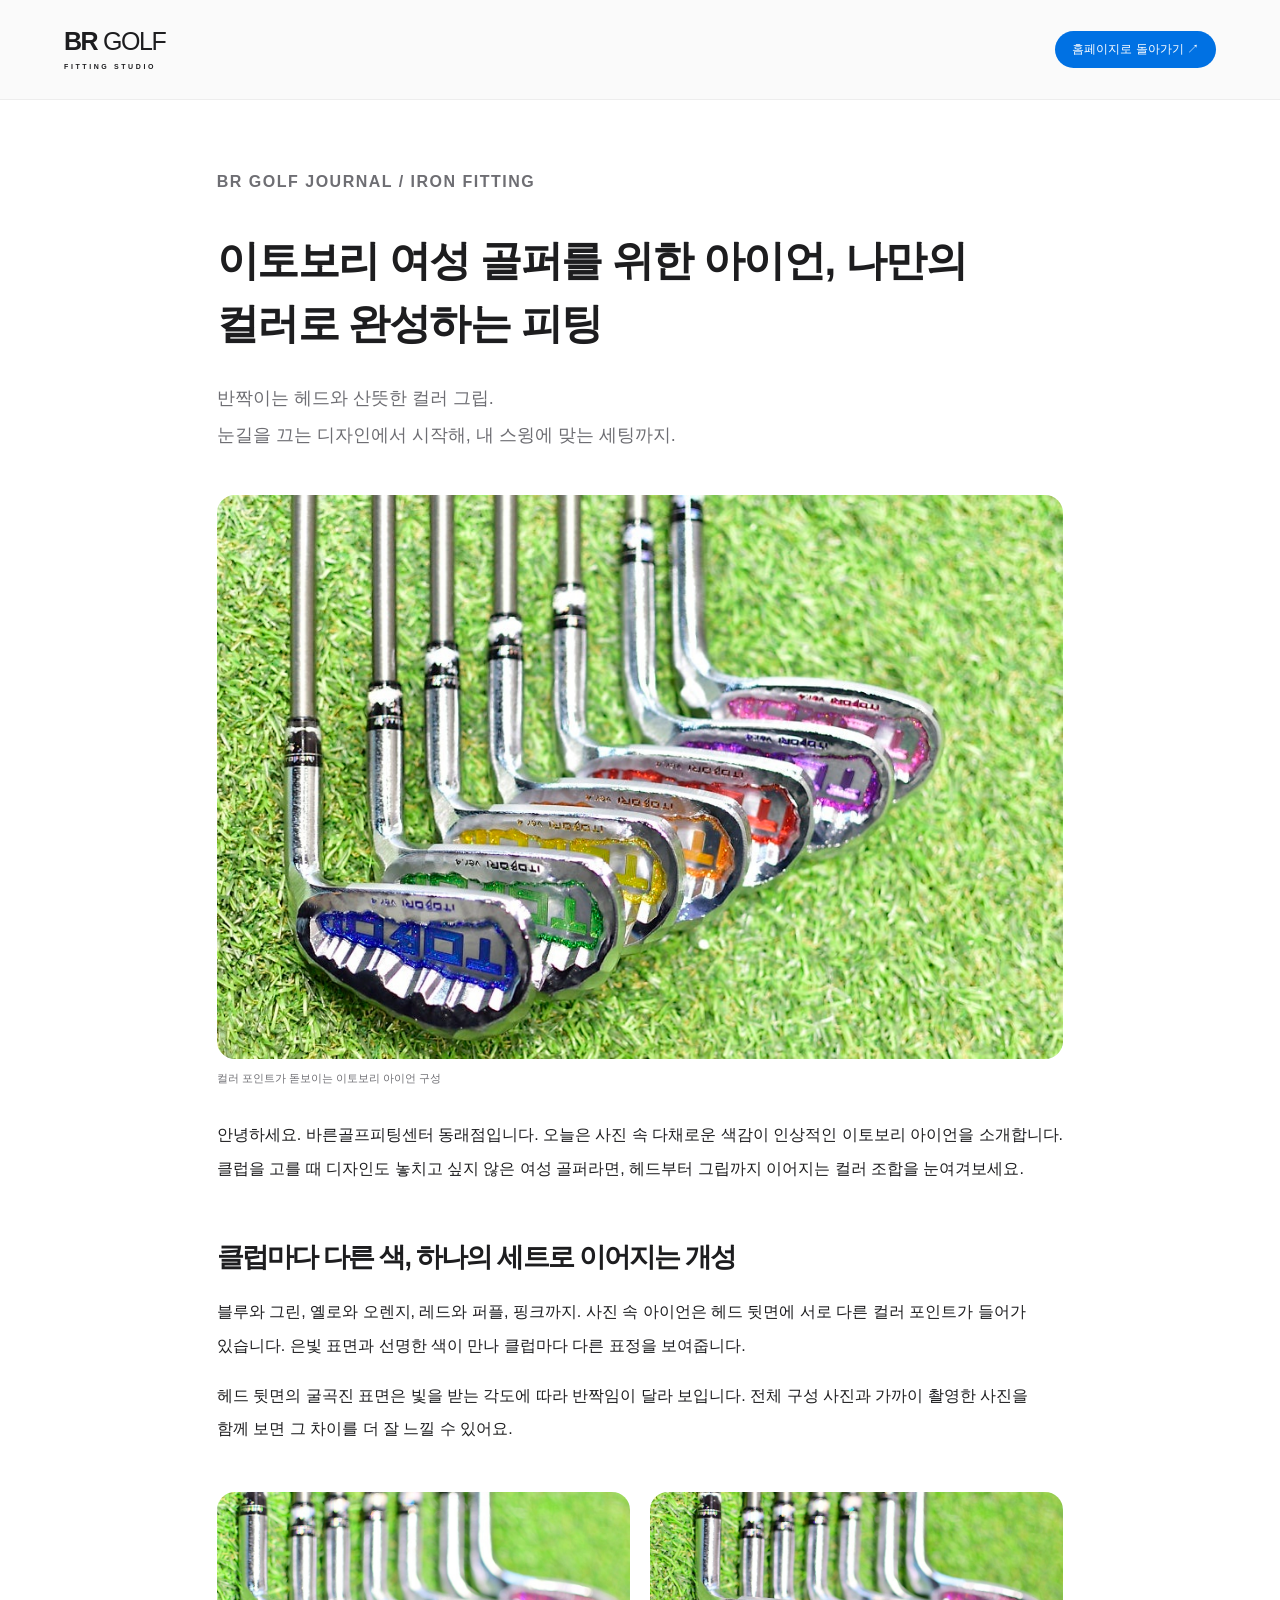
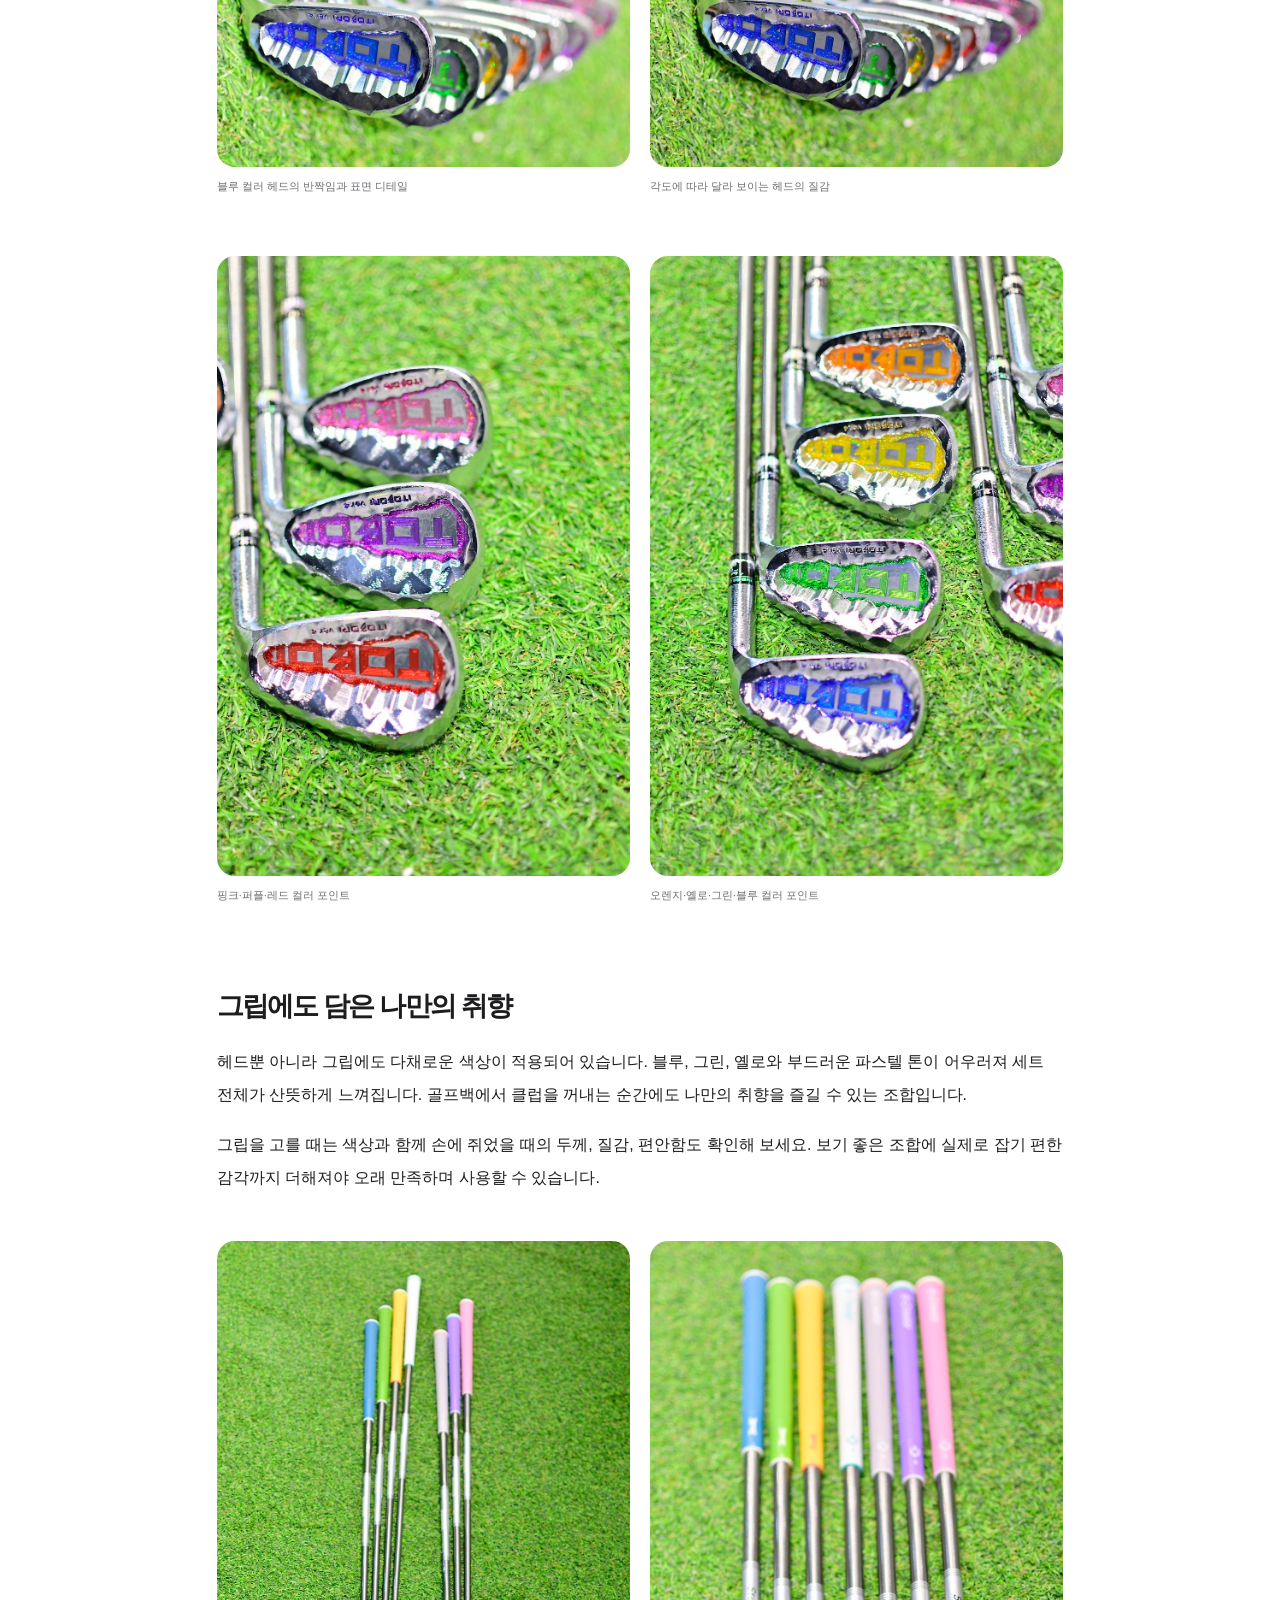
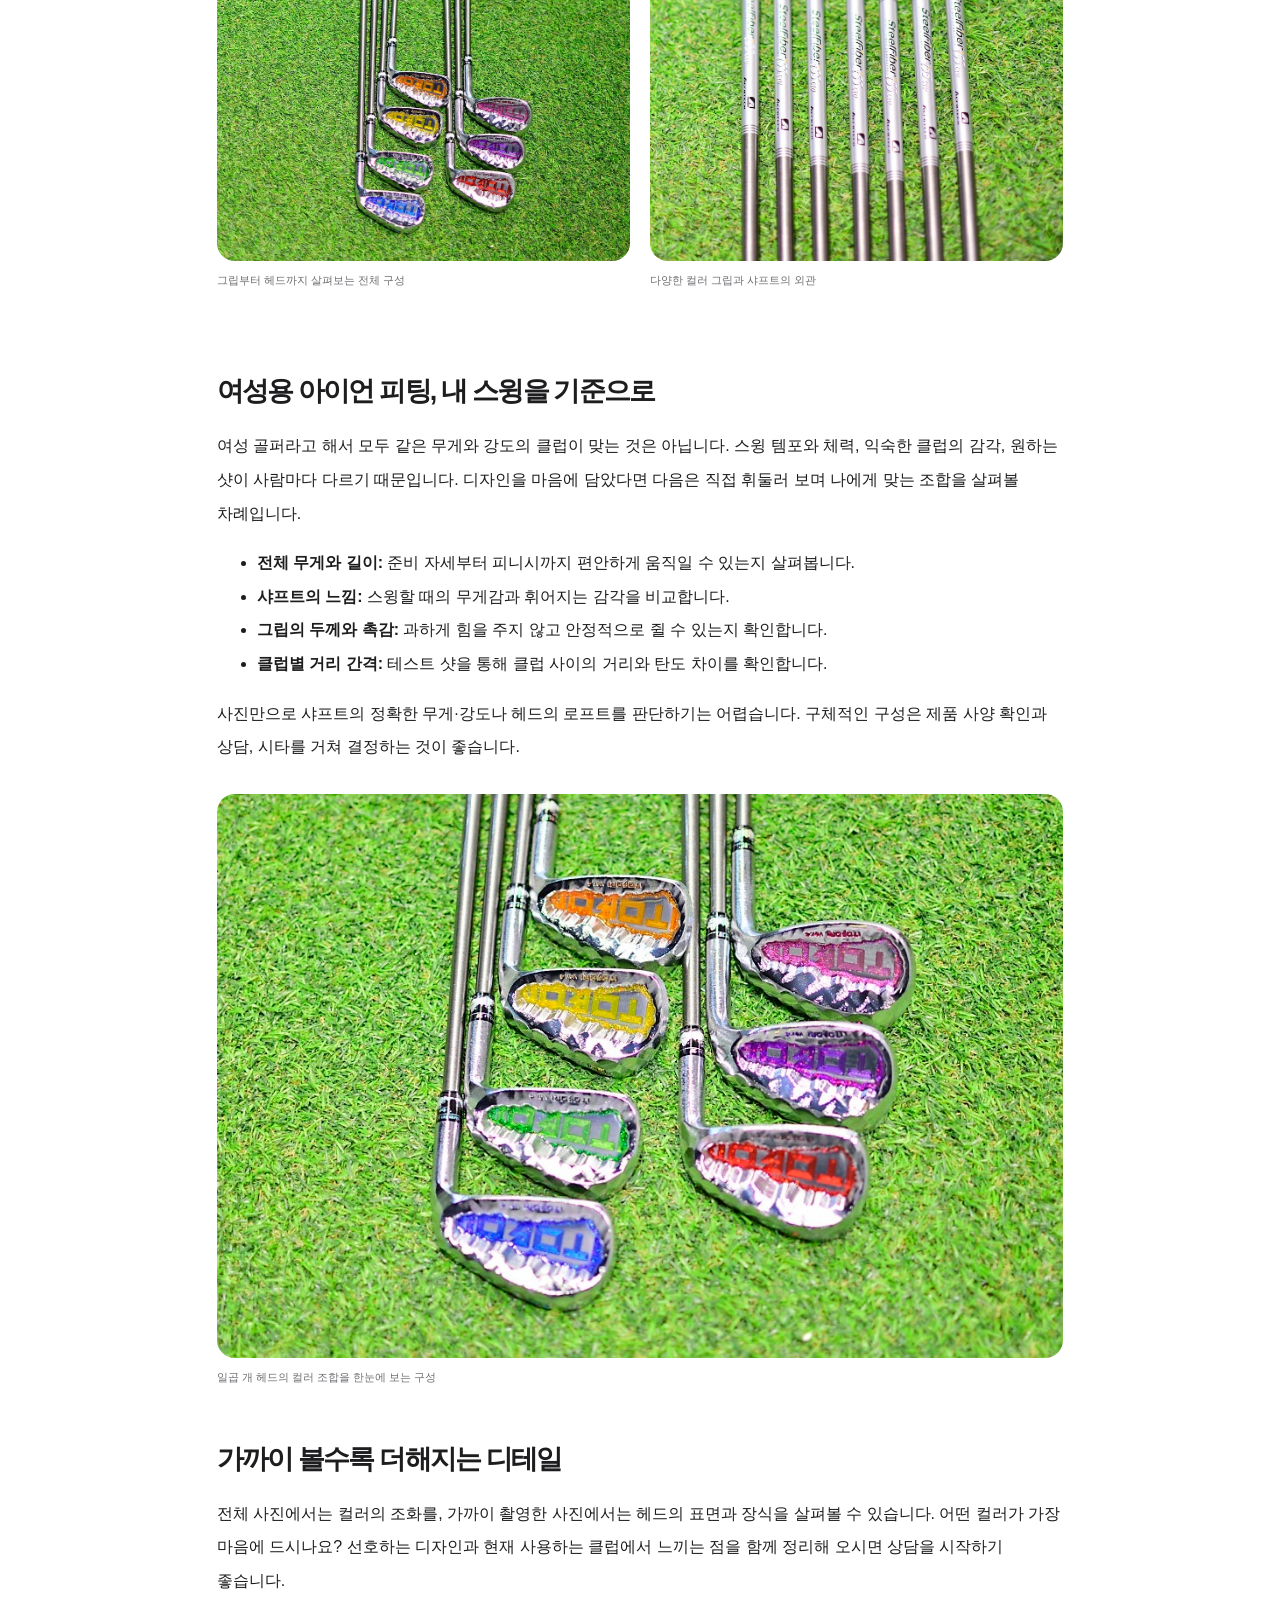
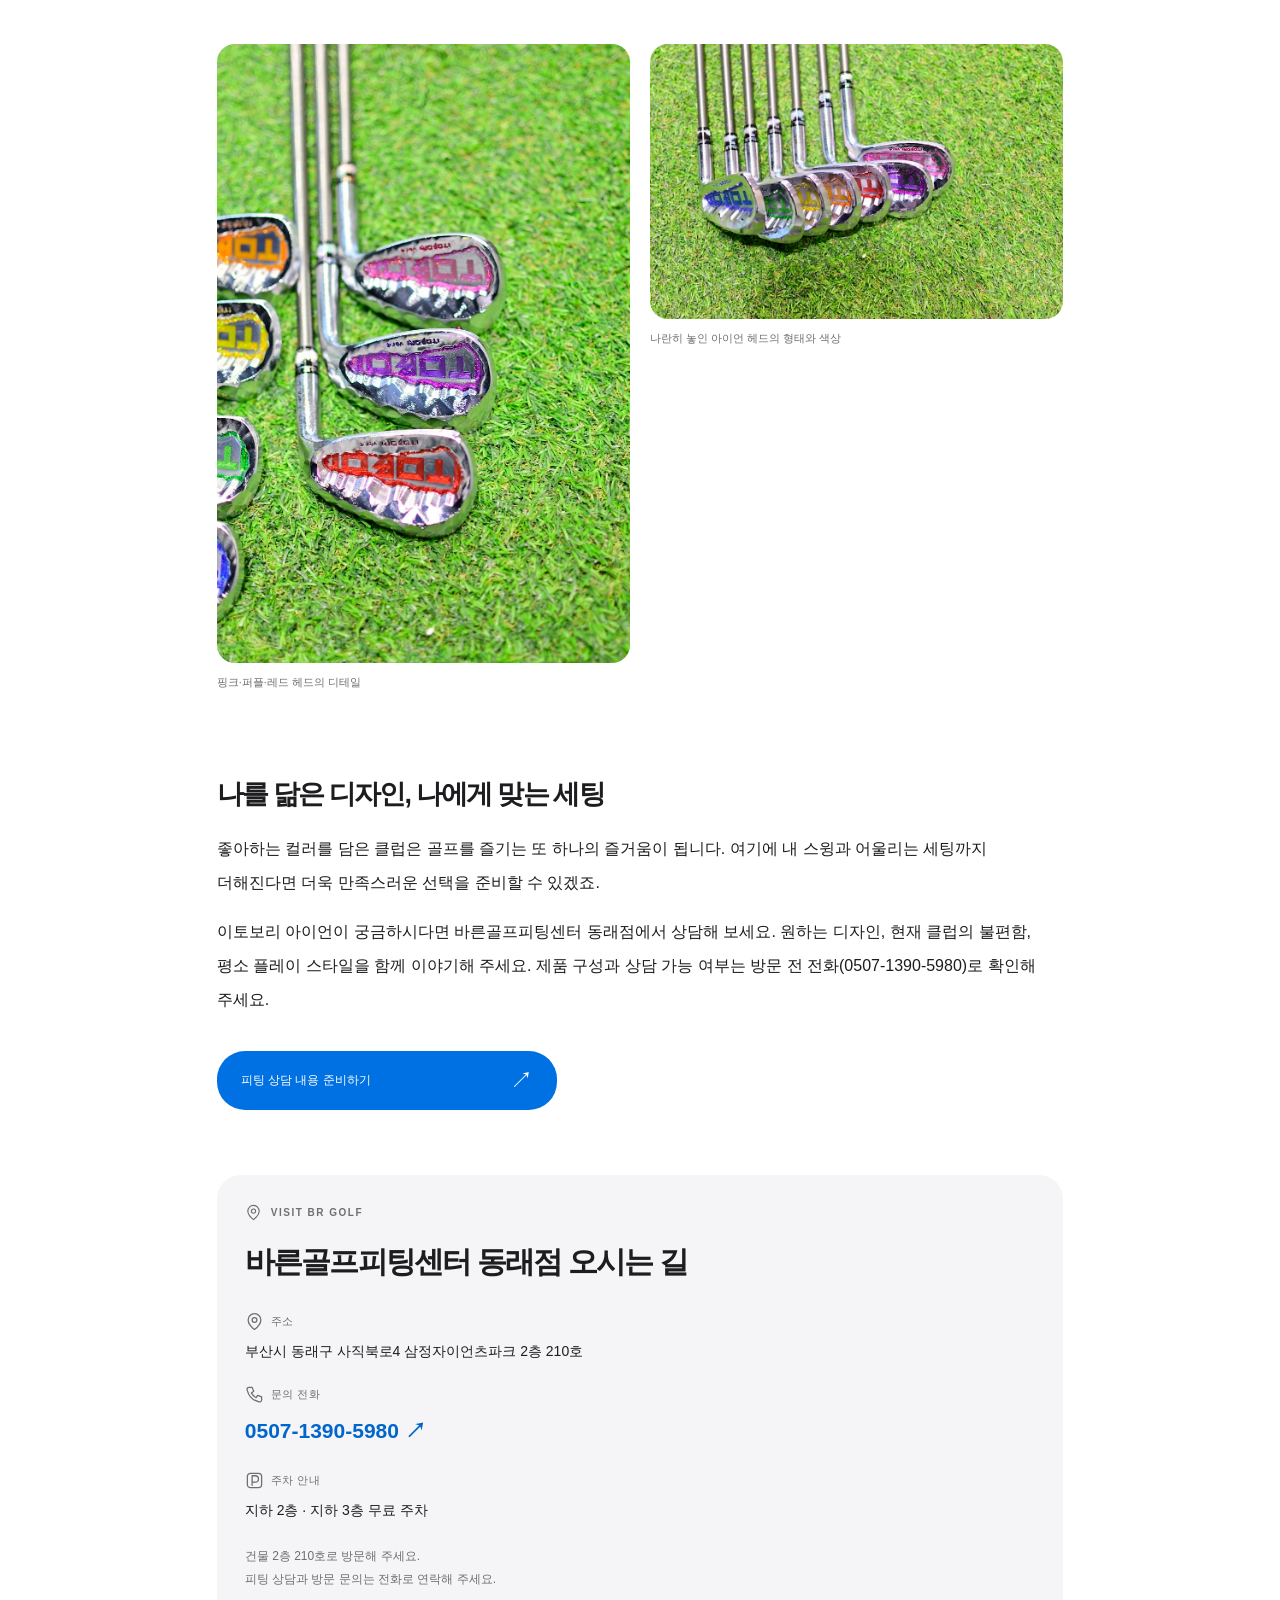
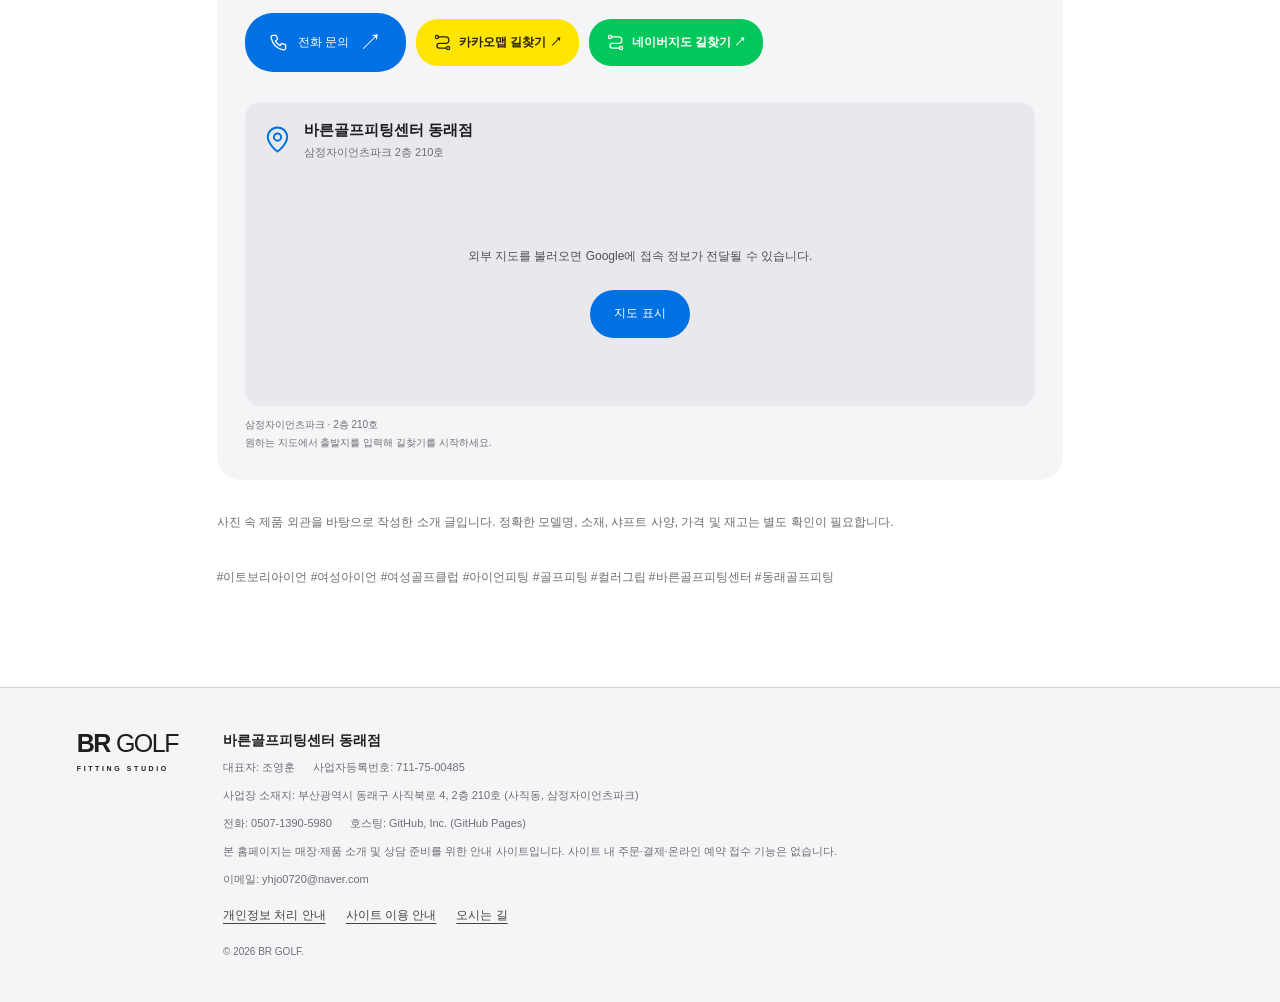
==== commit ce9c4bb7: "Redesign with spacious typography, neutral panels and photo-led cards" ====
--- a/itobori-women-irons.html
+++ b/itobori-women-irons.html
@@ -1 +1 @@
-<!doctype html><html lang="ko"><head><meta charset="utf-8"><meta name="viewport" content="width=device-width,initial-scale=1"><title>이토보리 여성 골퍼를 위한 아이언, 나만의 컬러로 완성하는 피팅 | BR GOLF</title><meta name="description" content="컬러 헤드와 그립이 돋보이는 이토보리 아이언 사진과 여성 골퍼를 위한 피팅 체크 포인트를 소개합니다."><link rel="stylesheet" href="style.css"><link rel="stylesheet" href="autumn.css"><script src="maps.js" defer></script></head><body><header><a class="logo" href="index.html">BR<span>GOLF</span><small>FITTING STUDIO</small></a><a class="nav-button" href="index.html#journal">홈페이지로 돌아가기 ↗</a></header><main><article class="journal"><p class="eyebrow">BR GOLF JOURNAL / IRON FITTING</p><h1>이토보리 여성 골퍼를 위한 아이언, 나만의 컬러로 완성하는 피팅</h1><p class="intro">반짝이는 헤드와 산뜻한 컬러 그립.<br>눈길을 끄는 디자인에서 시작해, 내 스윙에 맞는 세팅까지.</p><figure><img src="assets/itobori-5.jpg" alt="컬러 포인트가 돋보이는 이토보리 아이언 구성" loading="lazy"><figcaption>컬러 포인트가 돋보이는 이토보리 아이언 구성</figcaption></figure><p>안녕하세요. 바른골프피팅센터 동래점입니다. 오늘은 사진 속 다채로운 색감이 인상적인 이토보리 아이언을 소개합니다. 클럽을 고를 때 디자인도 놓치고 싶지 않은 여성 골퍼라면, 헤드부터 그립까지 이어지는 컬러 조합을 눈여겨보세요.</p><h2>클럽마다 다른 색, 하나의 세트로 이어지는 개성</h2><p>블루와 그린, 옐로와 오렌지, 레드와 퍼플, 핑크까지. 사진 속 아이언은 헤드 뒷면에 서로 다른 컬러 포인트가 들어가 있습니다. 은빛 표면과 선명한 색이 만나 클럽마다 다른 표정을 보여줍니다.</p><p>헤드 뒷면의 굴곡진 표면은 빛을 받는 각도에 따라 반짝임이 달라 보입니다. 전체 구성 사진과 가까이 촬영한 사진을 함께 보면 그 차이를 더 잘 느낄 수 있어요.</p><div class="photo-pair"><figure><img src="assets/itobori-1.jpg" alt="블루 컬러 헤드의 반짝임과 표면 디테일" loading="lazy"><figcaption>블루 컬러 헤드의 반짝임과 표면 디테일</figcaption></figure><figure><img src="assets/itobori-7.jpg" alt="각도에 따라 달라 보이는 헤드의 질감" loading="lazy"><figcaption>각도에 따라 달라 보이는 헤드의 질감</figcaption></figure></div><div class="photo-pair"><figure><img src="assets/itobori-8.jpg" alt="핑크·퍼플·레드 컬러 포인트" loading="lazy"><figcaption>핑크·퍼플·레드 컬러 포인트</figcaption></figure><figure><img src="assets/itobori-9.jpg" alt="오렌지·옐로·그린·블루 컬러 포인트" loading="lazy"><figcaption>오렌지·옐로·그린·블루 컬러 포인트</figcaption></figure></div><h2>그립에도 담은 나만의 취향</h2><p>헤드뿐 아니라 그립에도 다채로운 색상이 적용되어 있습니다. 블루, 그린, 옐로와 부드러운 파스텔 톤이 어우러져 세트 전체가 산뜻하게 느껴집니다. 골프백에서 클럽을 꺼내는 순간에도 나만의 취향을 즐길 수 있는 조합입니다.</p><p>그립을 고를 때는 색상과 함께 손에 쥐었을 때의 두께, 질감, 편안함도 확인해 보세요. 보기 좋은 조합에 실제로 잡기 편한 감각까지 더해져야 오래 만족하며 사용할 수 있습니다.</p><div class="photo-pair portrait-pair"><figure><img src="assets/itobori-2.jpg" alt="그립부터 헤드까지 살펴보는 전체 구성" loading="lazy"><figcaption>그립부터 헤드까지 살펴보는 전체 구성</figcaption></figure><figure><img src="assets/itobori-4.jpg" alt="다양한 컬러 그립과 샤프트의 외관" loading="lazy"><figcaption>다양한 컬러 그립과 샤프트의 외관</figcaption></figure></div><h2>여성용 아이언 피팅, 내 스윙을 기준으로</h2><p>여성 골퍼라고 해서 모두 같은 무게와 강도의 클럽이 맞는 것은 아닙니다. 스윙 템포와 체력, 익숙한 클럽의 감각, 원하는 샷이 사람마다 다르기 때문입니다. 디자인을 마음에 담았다면 다음은 직접 휘둘러 보며 나에게 맞는 조합을 살펴볼 차례입니다.</p><ul><li><strong>전체 무게와 길이:</strong> 준비 자세부터 피니시까지 편안하게 움직일 수 있는지 살펴봅니다.</li><li><strong>샤프트의 느낌:</strong> 스윙할 때의 무게감과 휘어지는 감각을 비교합니다.</li><li><strong>그립의 두께와 촉감:</strong> 과하게 힘을 주지 않고 안정적으로 쥘 수 있는지 확인합니다.</li><li><strong>클럽별 거리 간격:</strong> 테스트 샷을 통해 클럽 사이의 거리와 탄도 차이를 확인합니다.</li></ul><p>사진만으로 샤프트의 정확한 무게·강도나 헤드의 로프트를 판단하기는 어렵습니다. 구체적인 구성은 제품 사양 확인과 상담, 시타를 거쳐 결정하는 것이 좋습니다.</p><figure><img src="assets/itobori-10.jpg" alt="일곱 개 헤드의 컬러 조합을 한눈에 보는 구성" loading="lazy"><figcaption>일곱 개 헤드의 컬러 조합을 한눈에 보는 구성</figcaption></figure><h2>가까이 볼수록 더해지는 디테일</h2><p>전체 사진에서는 컬러의 조화를, 가까이 촬영한 사진에서는 헤드의 표면과 장식을 살펴볼 수 있습니다. 어떤 컬러가 가장 마음에 드시나요? 선호하는 디자인과 현재 사용하는 클럽에서 느끼는 점을 함께 정리해 오시면 상담을 시작하기 좋습니다.</p><div class="photo-pair"><figure><img src="assets/itobori-3.jpg" alt="핑크·퍼플·레드 헤드의 디테일" loading="lazy"><figcaption>핑크·퍼플·레드 헤드의 디테일</figcaption></figure><figure><img src="assets/itobori-6.jpg" alt="나란히 놓인 아이언 헤드의 형태와 색상" loading="lazy"><figcaption>나란히 놓인 아이언 헤드의 형태와 색상</figcaption></figure></div><h2>나를 닮은 디자인, 나에게 맞는 세팅</h2><p>좋아하는 컬러를 담은 클럽은 골프를 즐기는 또 하나의 즐거움이 됩니다. 여기에 내 스윙과 어울리는 세팅까지 더해진다면 더욱 만족스러운 선택을 준비할 수 있겠죠.</p><p>이토보리 아이언이 궁금하시다면 바른골프피팅센터 동래점에서 상담해 보세요. 원하는 디자인, 현재 클럽의 불편함, 평소 플레이 스타일을 함께 이야기해 주세요. 제품 구성과 상담 가능 여부는 방문 전 전화(0507-1390-5980)로 확인해 주세요.</p><a class="button" href="index.html#contact">피팅 상담 내용 준비하기 <span>↗</span></a><section class="visit-info" aria-labelledby="visit-title"><p class="eyebrow"><svg class="ui-icon " viewBox="0 0 24 24" fill="none" stroke="currentColor" stroke-width="1.6" stroke-linecap="round" stroke-linejoin="round" aria-hidden="true" focusable="false"><path d="M20 10c0 6-8 12-8 12S4 16 4 10a8 8 0 1 1 16 0Z"/><circle cx="12" cy="10" r="3"/></svg>VISIT BR GOLF</p><h2 id="visit-title">바른골프피팅센터 동래점 오시는 길</h2><div class="visit-grid"><div class="visit-details"><dl><dt><svg class="ui-icon " viewBox="0 0 24 24" fill="none" stroke="currentColor" stroke-width="1.6" stroke-linecap="round" stroke-linejoin="round" aria-hidden="true" focusable="false"><path d="M20 10c0 6-8 12-8 12S4 16 4 10a8 8 0 1 1 16 0Z"/><circle cx="12" cy="10" r="3"/></svg>주소</dt><dd>부산시 동래구 사직북로4 삼정자이언츠파크 2층 210호</dd><dt><svg class="ui-icon " viewBox="0 0 24 24" fill="none" stroke="currentColor" stroke-width="1.6" stroke-linecap="round" stroke-linejoin="round" aria-hidden="true" focusable="false"><path d="M5 3h4l2 5-3 2a15 15 0 0 0 6 6l2-3 5 2v4c0 2-2 3-4 2C9 19 5 15 3 7c-1-2 0-4 2-4Z"/></svg>문의 전화</dt><dd><a class="visit-phone" href="tel:050713905980">0507-1390-5980 ↗</a></dd><dt><svg class="ui-icon " viewBox="0 0 24 24" fill="none" stroke="currentColor" stroke-width="1.6" stroke-linecap="round" stroke-linejoin="round" aria-hidden="true" focusable="false"><rect x="3" y="3" width="18" height="18" rx="4"/><path d="M9 18V6h4a4 4 0 0 1 0 8H9"/></svg>주차 안내</dt><dd>지하 2층 · 지하 3층 무료 주차</dd></dl><p>건물 2층 210호로 방문해 주세요.<br>피팅 상담과 방문 문의는 전화로 연락해 주세요.</p><div class="visit-actions"><a class="button" href="tel:050713905980"><svg class="ui-icon " viewBox="0 0 24 24" fill="none" stroke="currentColor" stroke-width="1.6" stroke-linecap="round" stroke-linejoin="round" aria-hidden="true" focusable="false"><path d="M5 3h4l2 5-3 2a15 15 0 0 0 6 6l2-3 5 2v4c0 2-2 3-4 2C9 19 5 15 3 7c-1-2 0-4 2-4Z"/></svg>전화 문의 <span>↗</span></a><a class="direction-button kakao-direction" href="https://map.kakao.com/link/to/%EB%B0%94%EB%A5%B8%EA%B3%A8%ED%94%84%ED%94%BC%ED%8C%85%EC%84%BC%ED%84%B0%20%EB%8F%99%EB%9E%98%EC%A0%90,35.1962645950225,129.06135929353" target="_blank" rel="noopener noreferrer"><svg class="ui-icon " viewBox="0 0 24 24" fill="none" stroke="currentColor" stroke-width="1.6" stroke-linecap="round" stroke-linejoin="round" aria-hidden="true" focusable="false"><circle cx="5" cy="5" r="2"/><circle cx="19" cy="19" r="2"/><path d="M7 5h9a4 4 0 0 1 0 8H8a3 3 0 0 0 0 6h9"/></svg>카카오맵 길찾기 ↗</a><a class="direction-button naver-direction" href="https://m.map.naver.com/route.nhn?menu=route&amp;ename=%EB%B0%94%EB%A5%B8%EA%B3%A8%ED%94%84%ED%94%BC%ED%8C%85%EC%84%BC%ED%84%B0%20%EB%8F%99%EB%9E%98%EC%A0%90&amp;ex=129.06135929353&amp;ey=35.1962645950225&amp;pathType=0" target="_blank" rel="noopener noreferrer"><svg class="ui-icon " viewBox="0 0 24 24" fill="none" stroke="currentColor" stroke-width="1.6" stroke-linecap="round" stroke-linejoin="round" aria-hidden="true" focusable="false"><circle cx="5" cy="5" r="2"/><circle cx="19" cy="19" r="2"/><path d="M7 5h9a4 4 0 0 1 0 8H8a3 3 0 0 0 0 6h9"/></svg>네이버지도 길찾기 ↗</a></div></div><div class="visit-map"><div class="map-store-label"><span class="map-pin"><svg class="ui-icon " viewBox="0 0 24 24" fill="none" stroke="currentColor" stroke-width="1.6" stroke-linecap="round" stroke-linejoin="round" aria-hidden="true" focusable="false"><path d="M20 10c0 6-8 12-8 12S4 16 4 10a8 8 0 1 1 16 0Z"/><circle cx="12" cy="10" r="3"/></svg></span><div><strong>바른골프피팅센터 동래점</strong><small>삼정자이언츠파크 2층 210호</small></div></div><div class="map-placeholder"><p>외부 지도를 불러오면 Google에 접속 정보가 전달될 수 있습니다.</p><button type="button" class="button load-map" data-map-src="https://maps.google.com/maps?q=%EB%B0%94%EB%A5%B8%EA%B3%A8%ED%94%84%ED%94%BC%ED%8C%85%EC%84%BC%ED%84%B0%20%EB%8F%99%EB%9E%98%EC%A0%90%20%EB%B6%80%EC%82%B0%20%EB%8F%99%EB%9E%98%EA%B5%AC%20%EC%82%AC%EC%A7%81%EB%B6%81%EB%A1%9C%204&amp;output=embed&amp;hl=ko&amp;z=17">지도 표시</button></div><p>삼정자이언츠파크 · 2층 210호<br>원하는 지도에서 출발지를 입력해 길찾기를 시작하세요.</p></div></div></section><p class="article-note">사진 속 제품 외관을 바탕으로 작성한 소개 글입니다. 정확한 모델명, 소재, 샤프트 사양, 가격 및 재고는 별도 확인이 필요합니다.</p><p class="hashtags">#이토보리아이언 #여성아이언 #여성골프클럽 #아이언피팅 #골프피팅 #컬러그립 #바른골프피팅센터 #동래골프피팅</p></article></main><footer class="business-footer"><a class="logo" href="index.html">BR<span>GOLF</span><small>FITTING STUDIO</small></a><div class="business-details"><strong>바른골프피팅센터 동래점</strong><p>대표자: 조영훈 <span>사업자등록번호: 711-75-00485</span></p><p>사업장 소재지: 부산광역시 동래구 사직북로 4, 2층 210호 (사직동, 삼정자이언츠파크)</p><p>전화: <a href="tel:050713905980">0507-1390-5980</a> <span>호스팅: GitHub, Inc. (GitHub Pages)</span></p><p>본 홈페이지는 매장·제품 소개 및 상담 준비를 위한 안내 사이트입니다. 사이트 내 주문·결제·온라인 예약 접수 기능은 없습니다.</p><p>이메일: <a href="mailto:yhjo0720@naver.com">yhjo0720@naver.com</a></p><div class="legal-links"><a href="privacy.html">개인정보 처리 안내</a><a href="site-guide.html">사이트 이용 안내</a><a href="index.html#visit">오시는 길</a></div><small>© 2026 BR GOLF.</small></div></footer></body></html>+<!doctype html><html lang="ko"><head><meta charset="utf-8"><meta name="viewport" content="width=device-width,initial-scale=1"><title>이토보리 여성 골퍼를 위한 아이언, 나만의 컬러로 완성하는 피팅 | BR GOLF</title><meta name="description" content="컬러 헤드와 그립이 돋보이는 이토보리 아이언 사진과 여성 골퍼를 위한 피팅 체크 포인트를 소개합니다."><link rel="stylesheet" href="style.css"><script src="maps.js" defer></script><link rel="stylesheet" href="premium.css"></head><body><header><a class="logo" href="index.html">BR<span>GOLF</span><small>FITTING STUDIO</small></a><a class="nav-button" href="index.html#journal">홈페이지로 돌아가기 ↗</a></header><main><article class="journal"><p class="eyebrow">BR GOLF JOURNAL / IRON FITTING</p><h1>이토보리 여성 골퍼를 위한 아이언, 나만의 컬러로 완성하는 피팅</h1><p class="intro">반짝이는 헤드와 산뜻한 컬러 그립.<br>눈길을 끄는 디자인에서 시작해, 내 스윙에 맞는 세팅까지.</p><figure><img src="assets/itobori-5.jpg" alt="컬러 포인트가 돋보이는 이토보리 아이언 구성" loading="lazy"><figcaption>컬러 포인트가 돋보이는 이토보리 아이언 구성</figcaption></figure><p>안녕하세요. 바른골프피팅센터 동래점입니다. 오늘은 사진 속 다채로운 색감이 인상적인 이토보리 아이언을 소개합니다. 클럽을 고를 때 디자인도 놓치고 싶지 않은 여성 골퍼라면, 헤드부터 그립까지 이어지는 컬러 조합을 눈여겨보세요.</p><h2>클럽마다 다른 색, 하나의 세트로 이어지는 개성</h2><p>블루와 그린, 옐로와 오렌지, 레드와 퍼플, 핑크까지. 사진 속 아이언은 헤드 뒷면에 서로 다른 컬러 포인트가 들어가 있습니다. 은빛 표면과 선명한 색이 만나 클럽마다 다른 표정을 보여줍니다.</p><p>헤드 뒷면의 굴곡진 표면은 빛을 받는 각도에 따라 반짝임이 달라 보입니다. 전체 구성 사진과 가까이 촬영한 사진을 함께 보면 그 차이를 더 잘 느낄 수 있어요.</p><div class="photo-pair"><figure><img src="assets/itobori-1.jpg" alt="블루 컬러 헤드의 반짝임과 표면 디테일" loading="lazy"><figcaption>블루 컬러 헤드의 반짝임과 표면 디테일</figcaption></figure><figure><img src="assets/itobori-7.jpg" alt="각도에 따라 달라 보이는 헤드의 질감" loading="lazy"><figcaption>각도에 따라 달라 보이는 헤드의 질감</figcaption></figure></div><div class="photo-pair"><figure><img src="assets/itobori-8.jpg" alt="핑크·퍼플·레드 컬러 포인트" loading="lazy"><figcaption>핑크·퍼플·레드 컬러 포인트</figcaption></figure><figure><img src="assets/itobori-9.jpg" alt="오렌지·옐로·그린·블루 컬러 포인트" loading="lazy"><figcaption>오렌지·옐로·그린·블루 컬러 포인트</figcaption></figure></div><h2>그립에도 담은 나만의 취향</h2><p>헤드뿐 아니라 그립에도 다채로운 색상이 적용되어 있습니다. 블루, 그린, 옐로와 부드러운 파스텔 톤이 어우러져 세트 전체가 산뜻하게 느껴집니다. 골프백에서 클럽을 꺼내는 순간에도 나만의 취향을 즐길 수 있는 조합입니다.</p><p>그립을 고를 때는 색상과 함께 손에 쥐었을 때의 두께, 질감, 편안함도 확인해 보세요. 보기 좋은 조합에 실제로 잡기 편한 감각까지 더해져야 오래 만족하며 사용할 수 있습니다.</p><div class="photo-pair portrait-pair"><figure><img src="assets/itobori-2.jpg" alt="그립부터 헤드까지 살펴보는 전체 구성" loading="lazy"><figcaption>그립부터 헤드까지 살펴보는 전체 구성</figcaption></figure><figure><img src="assets/itobori-4.jpg" alt="다양한 컬러 그립과 샤프트의 외관" loading="lazy"><figcaption>다양한 컬러 그립과 샤프트의 외관</figcaption></figure></div><h2>여성용 아이언 피팅, 내 스윙을 기준으로</h2><p>여성 골퍼라고 해서 모두 같은 무게와 강도의 클럽이 맞는 것은 아닙니다. 스윙 템포와 체력, 익숙한 클럽의 감각, 원하는 샷이 사람마다 다르기 때문입니다. 디자인을 마음에 담았다면 다음은 직접 휘둘러 보며 나에게 맞는 조합을 살펴볼 차례입니다.</p><ul><li><strong>전체 무게와 길이:</strong> 준비 자세부터 피니시까지 편안하게 움직일 수 있는지 살펴봅니다.</li><li><strong>샤프트의 느낌:</strong> 스윙할 때의 무게감과 휘어지는 감각을 비교합니다.</li><li><strong>그립의 두께와 촉감:</strong> 과하게 힘을 주지 않고 안정적으로 쥘 수 있는지 확인합니다.</li><li><strong>클럽별 거리 간격:</strong> 테스트 샷을 통해 클럽 사이의 거리와 탄도 차이를 확인합니다.</li></ul><p>사진만으로 샤프트의 정확한 무게·강도나 헤드의 로프트를 판단하기는 어렵습니다. 구체적인 구성은 제품 사양 확인과 상담, 시타를 거쳐 결정하는 것이 좋습니다.</p><figure><img src="assets/itobori-10.jpg" alt="일곱 개 헤드의 컬러 조합을 한눈에 보는 구성" loading="lazy"><figcaption>일곱 개 헤드의 컬러 조합을 한눈에 보는 구성</figcaption></figure><h2>가까이 볼수록 더해지는 디테일</h2><p>전체 사진에서는 컬러의 조화를, 가까이 촬영한 사진에서는 헤드의 표면과 장식을 살펴볼 수 있습니다. 어떤 컬러가 가장 마음에 드시나요? 선호하는 디자인과 현재 사용하는 클럽에서 느끼는 점을 함께 정리해 오시면 상담을 시작하기 좋습니다.</p><div class="photo-pair"><figure><img src="assets/itobori-3.jpg" alt="핑크·퍼플·레드 헤드의 디테일" loading="lazy"><figcaption>핑크·퍼플·레드 헤드의 디테일</figcaption></figure><figure><img src="assets/itobori-6.jpg" alt="나란히 놓인 아이언 헤드의 형태와 색상" loading="lazy"><figcaption>나란히 놓인 아이언 헤드의 형태와 색상</figcaption></figure></div><h2>나를 닮은 디자인, 나에게 맞는 세팅</h2><p>좋아하는 컬러를 담은 클럽은 골프를 즐기는 또 하나의 즐거움이 됩니다. 여기에 내 스윙과 어울리는 세팅까지 더해진다면 더욱 만족스러운 선택을 준비할 수 있겠죠.</p><p>이토보리 아이언이 궁금하시다면 바른골프피팅센터 동래점에서 상담해 보세요. 원하는 디자인, 현재 클럽의 불편함, 평소 플레이 스타일을 함께 이야기해 주세요. 제품 구성과 상담 가능 여부는 방문 전 전화(0507-1390-5980)로 확인해 주세요.</p><a class="button" href="index.html#contact">피팅 상담 내용 준비하기 <span>↗</span></a><section class="visit-info" aria-labelledby="visit-title"><p class="eyebrow"><svg class="ui-icon " viewBox="0 0 24 24" fill="none" stroke="currentColor" stroke-width="1.6" stroke-linecap="round" stroke-linejoin="round" aria-hidden="true" focusable="false"><path d="M20 10c0 6-8 12-8 12S4 16 4 10a8 8 0 1 1 16 0Z"/><circle cx="12" cy="10" r="3"/></svg>VISIT BR GOLF</p><h2 id="visit-title">바른골프피팅센터 동래점 오시는 길</h2><div class="visit-grid"><div class="visit-details"><dl><dt><svg class="ui-icon " viewBox="0 0 24 24" fill="none" stroke="currentColor" stroke-width="1.6" stroke-linecap="round" stroke-linejoin="round" aria-hidden="true" focusable="false"><path d="M20 10c0 6-8 12-8 12S4 16 4 10a8 8 0 1 1 16 0Z"/><circle cx="12" cy="10" r="3"/></svg>주소</dt><dd>부산시 동래구 사직북로4 삼정자이언츠파크 2층 210호</dd><dt><svg class="ui-icon " viewBox="0 0 24 24" fill="none" stroke="currentColor" stroke-width="1.6" stroke-linecap="round" stroke-linejoin="round" aria-hidden="true" focusable="false"><path d="M5 3h4l2 5-3 2a15 15 0 0 0 6 6l2-3 5 2v4c0 2-2 3-4 2C9 19 5 15 3 7c-1-2 0-4 2-4Z"/></svg>문의 전화</dt><dd><a class="visit-phone" href="tel:050713905980">0507-1390-5980 ↗</a></dd><dt><svg class="ui-icon " viewBox="0 0 24 24" fill="none" stroke="currentColor" stroke-width="1.6" stroke-linecap="round" stroke-linejoin="round" aria-hidden="true" focusable="false"><rect x="3" y="3" width="18" height="18" rx="4"/><path d="M9 18V6h4a4 4 0 0 1 0 8H9"/></svg>주차 안내</dt><dd>지하 2층 · 지하 3층 무료 주차</dd></dl><p>건물 2층 210호로 방문해 주세요.<br>피팅 상담과 방문 문의는 전화로 연락해 주세요.</p><div class="visit-actions"><a class="button" href="tel:050713905980"><svg class="ui-icon " viewBox="0 0 24 24" fill="none" stroke="currentColor" stroke-width="1.6" stroke-linecap="round" stroke-linejoin="round" aria-hidden="true" focusable="false"><path d="M5 3h4l2 5-3 2a15 15 0 0 0 6 6l2-3 5 2v4c0 2-2 3-4 2C9 19 5 15 3 7c-1-2 0-4 2-4Z"/></svg>전화 문의 <span>↗</span></a><a class="direction-button kakao-direction" href="https://map.kakao.com/link/to/%EB%B0%94%EB%A5%B8%EA%B3%A8%ED%94%84%ED%94%BC%ED%8C%85%EC%84%BC%ED%84%B0%20%EB%8F%99%EB%9E%98%EC%A0%90,35.1962645950225,129.06135929353" target="_blank" rel="noopener noreferrer"><svg class="ui-icon " viewBox="0 0 24 24" fill="none" stroke="currentColor" stroke-width="1.6" stroke-linecap="round" stroke-linejoin="round" aria-hidden="true" focusable="false"><circle cx="5" cy="5" r="2"/><circle cx="19" cy="19" r="2"/><path d="M7 5h9a4 4 0 0 1 0 8H8a3 3 0 0 0 0 6h9"/></svg>카카오맵 길찾기 ↗</a><a class="direction-button naver-direction" href="https://m.map.naver.com/route.nhn?menu=route&amp;ename=%EB%B0%94%EB%A5%B8%EA%B3%A8%ED%94%84%ED%94%BC%ED%8C%85%EC%84%BC%ED%84%B0%20%EB%8F%99%EB%9E%98%EC%A0%90&amp;ex=129.06135929353&amp;ey=35.1962645950225&amp;pathType=0" target="_blank" rel="noopener noreferrer"><svg class="ui-icon " viewBox="0 0 24 24" fill="none" stroke="currentColor" stroke-width="1.6" stroke-linecap="round" stroke-linejoin="round" aria-hidden="true" focusable="false"><circle cx="5" cy="5" r="2"/><circle cx="19" cy="19" r="2"/><path d="M7 5h9a4 4 0 0 1 0 8H8a3 3 0 0 0 0 6h9"/></svg>네이버지도 길찾기 ↗</a></div></div><div class="visit-map"><div class="map-store-label"><span class="map-pin"><svg class="ui-icon " viewBox="0 0 24 24" fill="none" stroke="currentColor" stroke-width="1.6" stroke-linecap="round" stroke-linejoin="round" aria-hidden="true" focusable="false"><path d="M20 10c0 6-8 12-8 12S4 16 4 10a8 8 0 1 1 16 0Z"/><circle cx="12" cy="10" r="3"/></svg></span><div><strong>바른골프피팅센터 동래점</strong><small>삼정자이언츠파크 2층 210호</small></div></div><div class="map-placeholder"><p>외부 지도를 불러오면 Google에 접속 정보가 전달될 수 있습니다.</p><button type="button" class="button load-map" data-map-src="https://maps.google.com/maps?q=%EB%B0%94%EB%A5%B8%EA%B3%A8%ED%94%84%ED%94%BC%ED%8C%85%EC%84%BC%ED%84%B0%20%EB%8F%99%EB%9E%98%EC%A0%90%20%EB%B6%80%EC%82%B0%20%EB%8F%99%EB%9E%98%EA%B5%AC%20%EC%82%AC%EC%A7%81%EB%B6%81%EB%A1%9C%204&amp;output=embed&amp;hl=ko&amp;z=17">지도 표시</button></div><p>삼정자이언츠파크 · 2층 210호<br>원하는 지도에서 출발지를 입력해 길찾기를 시작하세요.</p></div></div></section><p class="article-note">사진 속 제품 외관을 바탕으로 작성한 소개 글입니다. 정확한 모델명, 소재, 샤프트 사양, 가격 및 재고는 별도 확인이 필요합니다.</p><p class="hashtags">#이토보리아이언 #여성아이언 #여성골프클럽 #아이언피팅 #골프피팅 #컬러그립 #바른골프피팅센터 #동래골프피팅</p></article></main><footer class="business-footer"><a class="logo" href="index.html">BR<span>GOLF</span><small>FITTING STUDIO</small></a><div class="business-details"><strong>바른골프피팅센터 동래점</strong><p>대표자: 조영훈 <span>사업자등록번호: 711-75-00485</span></p><p>사업장 소재지: 부산광역시 동래구 사직북로 4, 2층 210호 (사직동, 삼정자이언츠파크)</p><p>전화: <a href="tel:050713905980">0507-1390-5980</a> <span>호스팅: GitHub, Inc. (GitHub Pages)</span></p><p>본 홈페이지는 매장·제품 소개 및 상담 준비를 위한 안내 사이트입니다. 사이트 내 주문·결제·온라인 예약 접수 기능은 없습니다.</p><p>이메일: <a href="mailto:yhjo0720@naver.com">yhjo0720@naver.com</a></p><div class="legal-links"><a href="privacy.html">개인정보 처리 안내</a><a href="site-guide.html">사이트 이용 안내</a><a href="index.html#visit">오시는 길</a></div><small>© 2026 BR GOLF.</small></div></footer></body></html>
--- a/premium.css
+++ b/premium.css
@@ -0,0 +1,2 @@
+/* BR GOLF — clean editorial redesign */
+:root{--ink:#1d1d1f;--green:#0071e3;--muted:#6e6e73;--lime:#e8f2ff;--paper:#fff;--autumn-border:#d2d2d7}body{background:#fff;color:var(--ink);font-family:-apple-system,BlinkMacSystemFont,"Segoe UI","Malgun Gothic",sans-serif;-webkit-font-smoothing:antialiased}html{scroll-padding-top:100px}header{position:sticky;top:0;z-index:60;min-height:76px;padding:14px 5%;background:#fafafaeF;backdrop-filter:blur(18px);border-bottom:1px solid #0000000d}.logo{font-size:25px;letter-spacing:-1.5px;color:#1d1d1f}.logo small{letter-spacing:2.6px;font-size:7px}.main-navigation{gap:26px}.nav-group>summary{font-size:12px;font-weight:500;padding:13px 0}.nav-group[open]>summary{color:#0071e3}.nav-submenu{background:#fff;border:1px solid #ededf0;border-radius:16px;padding:12px;box-shadow:0 15px 40px #00000016}.nav-submenu a{color:#333;font-size:12px;border-radius:7px}.nav-submenu a:hover{background:#f5f5f7}.nav-button{border:0;border-radius:25px;background:#0071e3;color:#fff;padding:10px 17px}.hero{display:flex;flex-direction:column;min-height:0;background:#f5f5f7;gap:0;padding-top:0}.hero-copy{display:flex;align-items:center;text-align:center;padding:65px 6% 25px;background:none;width:100%}.hero-copy>.eyebrow{font-size:10px;color:#6e6e73;letter-spacing:2px;margin-bottom:23px}.hero-copy .local-label{display:none}.hero-store-name{color:#1d1d1f;font-size:clamp(17px,2vw,24px);font-weight:600;letter-spacing:-.8px;margin:0 0 17px}.hero-store-name strong{color:#6e6e73;font-weight:500}.hero-copy h1{font-size:clamp(46px,7.4vw,100px);font-weight:700;letter-spacing:-5px;line-height:1.12;margin:0 0 25px}.hero-copy .lead{font-size:21px;line-height:1.65;letter-spacing:-.6px;color:#6e6e73;margin:0 0 27px}.button{border-radius:28px;background:#0071e3;color:#fff;padding:14px 24px;min-height:48px}.button:hover{background:#0077ed}.hero-phone{font-size:13px;color:#0066cc;border:0;margin-top:20px}.hero-bottom{display:none}.visual-store{background:none;min-height:0;width:min(100%,1060px);margin:0 auto;padding:10px 30px 42px;overflow:visible;display:block}.store-image{display:block;width:100%;height:auto;max-height:520px;object-fit:contain;border:0;box-shadow:none;border-radius:22px}.store-caption{position:static;display:flex;justify-content:space-between;color:#6e6e73;font-size:8px;letter-spacing:.5px;margin-top:14px;padding:0 4px}.service-strip{background:#fff;color:#1d1d1f;padding:0 7%;border-bottom:1px solid #ededf0}.service-strip>a{padding:30px 22px;border-color:#e8e8ed}.service-strip b{color:#86868b}.service-strip small{color:#6e6e73}.service-strip a>span:last-child{color:#0066cc}.section{padding:90px 7%;scroll-margin-top:65px}.eyebrow{color:#6e6e73;font-size:10px;letter-spacing:1.5px}h2{font-size:clamp(30px,3.7vw,48px);font-weight:650;letter-spacing:-1.8px;line-height:1.3}h2 span{color:#86868b}em{color:#0071e3}.about{border-bottom:0;gap:30px;background:#fff}.about p:not(.eyebrow),.section-top>p{color:#6e6e73;font-size:14px}.principles{color:#6e6e73;gap:25px}.menu-note{background:#f5f5f7;border:0}.menu-note>p:not(.eyebrow){color:#6e6e73}.menu-note>a:not(.button),.product-guide article>a,.news-section>a{color:#0066cc;text-decoration:none}.menu-note>a:not(.button):hover,.product-guide article>a:hover,.news-section>a:hover{text-decoration:underline}.cards{gap:23px}.card{background:#f5f5f7;border:0;border-radius:24px;overflow:hidden;padding:25px;transition:transform .2s,box-shadow .2s}.card:hover{background:#f5f5f7;box-shadow:0 12px 30px #0000000b;transform:translateY(-4px)}.card-top{color:#6e6e73;letter-spacing:1px}.card h3{font-size:25px;line-height:1.4;letter-spacing:-1px}.card p{color:#6e6e73;font-size:13px}.card .heading-icon{width:22px;height:22px;padding:0;background:none;border-radius:0;color:#0071e3}.program-photo{margin:22px -25px 25px;overflow:hidden}.program-photo img{display:block;width:100%;height:auto;aspect-ratio:4/3;object-fit:cover}.tag{border:0;background:#e8e8ed;color:#515154;padding:7px 12px}.care{background:#f5f5f7}.care-grid{gap:24px}.care-grid article{border-radius:24px;overflow:hidden;background:#fff}.care-grid img{aspect-ratio:16/10}.care-grid article>div{padding:34px}.care-grid h3{font-size:28px}.care-grid a{border:0;color:#0066cc}.care-grid .eyebrow{color:#86868b}.care-note{color:#6e6e73}.process{background:#1d1d1f;color:#f5f5f7;gap:60px}.process .eyebrow{color:#a1a1a6}.process p{color:#a1a1a6}.process em{color:#82bdff}.process li{border-color:#424245}.process li>span{color:#a1a1a6}.process .heading-icon{color:#82bdff}.process li p{color:#a1a1a6}.studio{background:#fff}.studio-grid{gap:36px 25px}.studio-photo{border-radius:22px}.studio-item h3{font-size:18px}.photo-expand{background:#fff;color:#1d1d1f}.product-guide{background:#f5f5f7}.product-guide article{background:#fff;border-radius:22px;overflow:hidden;padding-bottom:25px}.product-guide img{border-radius:0}.product-guide article h3,.product-guide article p,.product-guide article>a{margin-left:25px;margin-right:25px}.product-guide h3{font-size:25px}.journal-card{background:#f5f5f7;border:0;border-radius:26px;overflow:hidden;padding:28px;gap:40px}.journal-card img{border-radius:16px}.journal-card h3{font-size:33px;letter-spacing:-1.1px}.journal-card .button{background:#0071e3;color:#fff}.journal-card p{color:#6e6e73}.visit-info{background:#f5f5f7;border-radius:24px;padding:38px}.visit-info h2{font-size:30px}.visit-phone{color:#0066cc}.visit-details dt{color:#6e6e73}.visit-details p{color:#6e6e73}.map-store-label{background:#e8e8ed;border:0;color:#1d1d1f;border-radius:16px 16px 0 0}.map-store-label small{color:#6e6e73}.map-pin .ui-icon{color:#0071e3}.map-placeholder{background:#e8e8ed;border-radius:0 0 16px 16px;color:#515154}.direction-button{border-radius:22px}.kakao-direction{background:#fee500;color:#29200a}.naver-direction{background:#03c75a;color:white}.fitting-faq{background:#fff;border:0}.faq-list details{border-color:#d2d2d7}.faq-list details[open]{background:#f5f5f7;border-radius:12px;padding:0 15px}.faq-list summary::marker{color:#86868b}.faq-list details p{color:#6e6e73}.contact{background:#1d1d1f;color:#fff;border-radius:0}.contact .eyebrow{color:#a1a1a6}.contact p,.contact .note{color:#b7b7bd}.consult-call{color:#82bdff}.consult-call .ui-icon{color:#82bdff}input,select,textarea{border-color:#636366;color:#fff}input::placeholder,textarea::placeholder{color:#a1a1a6}select option{background:#1d1d1f}label .ui-icon{color:#a1a1a6}form .button{background:#0071e3;color:#fff}form .button:hover{background:#0077ed}.business-footer{background:#f5f5f7;border-color:#d2d2d7}.business-details p,.business-details small{color:#6e6e73}.business-details strong{color:#1d1d1f}.legal-links a{color:#424245}.journal{padding-top:65px}.journal>h1{font-size:42px;letter-spacing:-1.5px}.journal .intro{color:#6e6e73}.journal figure img{border-radius:18px;box-shadow:none}.journal .visit-info{background:#f5f5f7}.legal-page h1{font-size:36px}.photo-dialog{background:#1d1d1f;border-radius:20px}.photo-close{border-color:#636366;border-radius:20px}.news-section details{border-color:#d2d2d7}.news-section small{color:#6e6e73}.info-columns p{color:#6e6e73}.menu-toggle{border-color:#d2d2d7;border-radius:20px;color:#1d1d1f}.mobile-contact{background:#fff}.mobile-contact a{background:#0071e3;color:#fff}.mobile-contact a+a{background:#f5f5f7;color:#1d1d1f}:focus-visible{outline-color:#0071e3}@media(max-width:1080px){header{padding:15px 5%;min-height:76px}.main-navigation{border-color:#d2d2d7}.nav-group{border-color:#d2d2d7}.nav-submenu{background:transparent;border:0;box-shadow:none}.hero-copy{padding-top:55px}}@media(max-width:620px){header{min-height:68px}.hero-copy{padding:44px 6% 20px}.hero-copy h1{font-size:48px;letter-spacing:-3px}.hero-copy .lead{font-size:17px}.hero-store-name{font-size:19px;letter-spacing:-.8px}.hero-copy>.eyebrow{font-size:9px;margin-bottom:22px}.hero-phone{font-size:12px}.visual-store{min-height:0;padding:8px 18px 28px}.store-image{border-radius:15px;max-height:none}.store-caption{font-size:7px;gap:10px}.service-strip{padding:6px 7%}.service-strip>a{padding:20px 0;border-bottom-color:#e8e8ed}.section{padding:60px 6%}h2{font-size:32px;letter-spacing:-1.2px}.card{border-radius:20px}.care-grid article>div{padding:26px}.care-grid h3{font-size:25px}.process{gap:35px}.product-guide-grid{gap:15px}.journal-card{padding:18px;gap:22px}.journal-card h3{font-size:26px}.visit-info,.journal .visit-info{padding:25px 18px}.visit-info h2{font-size:24px}.journal>h1{font-size:30px}.contact .consult-call{font-size:23px}.mobile-contact a{background:#0071e3;color:#fff}.mobile-contact a+a{background:#f5f5f7;color:#1d1d1f}.mobile-contact{box-shadow:0 -2px 15px #00000012}.business-footer{padding-bottom:40px}}@media(prefers-reduced-motion:reduce){.button,.card{transition:none}}
